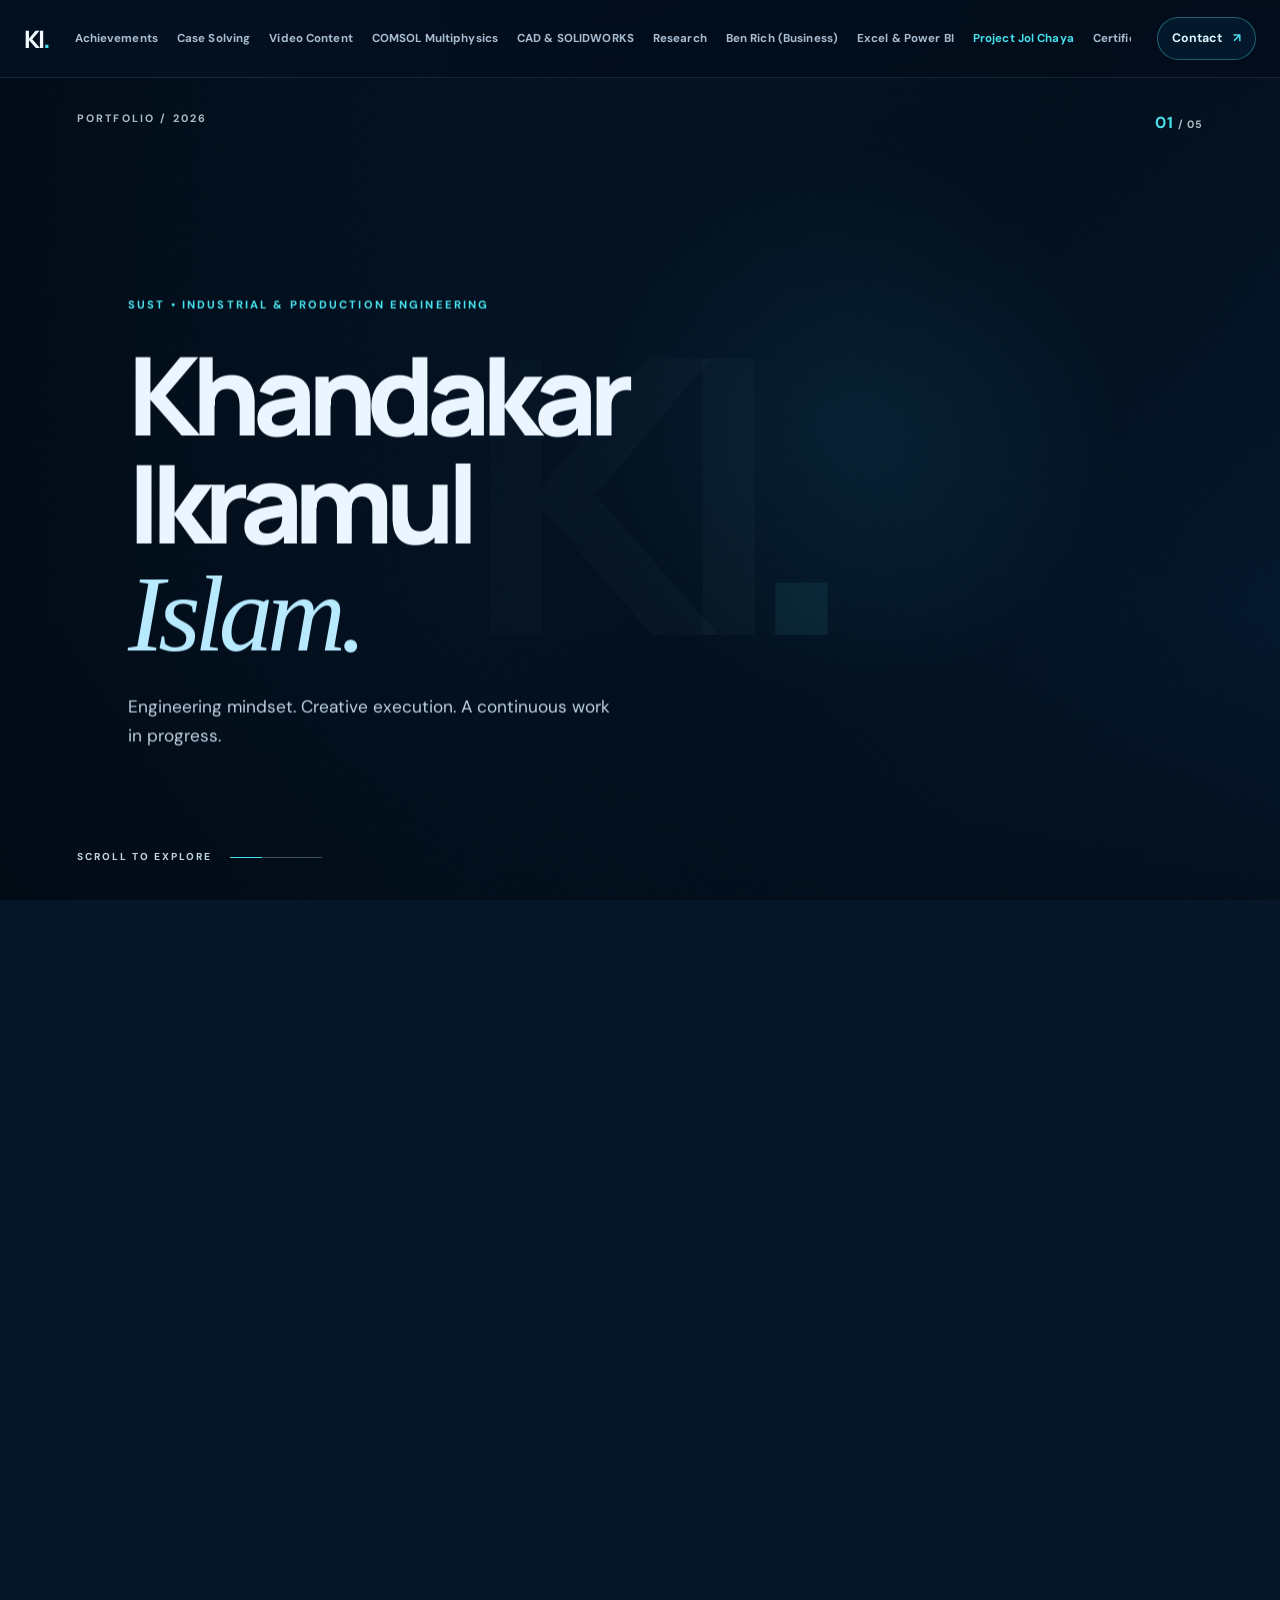
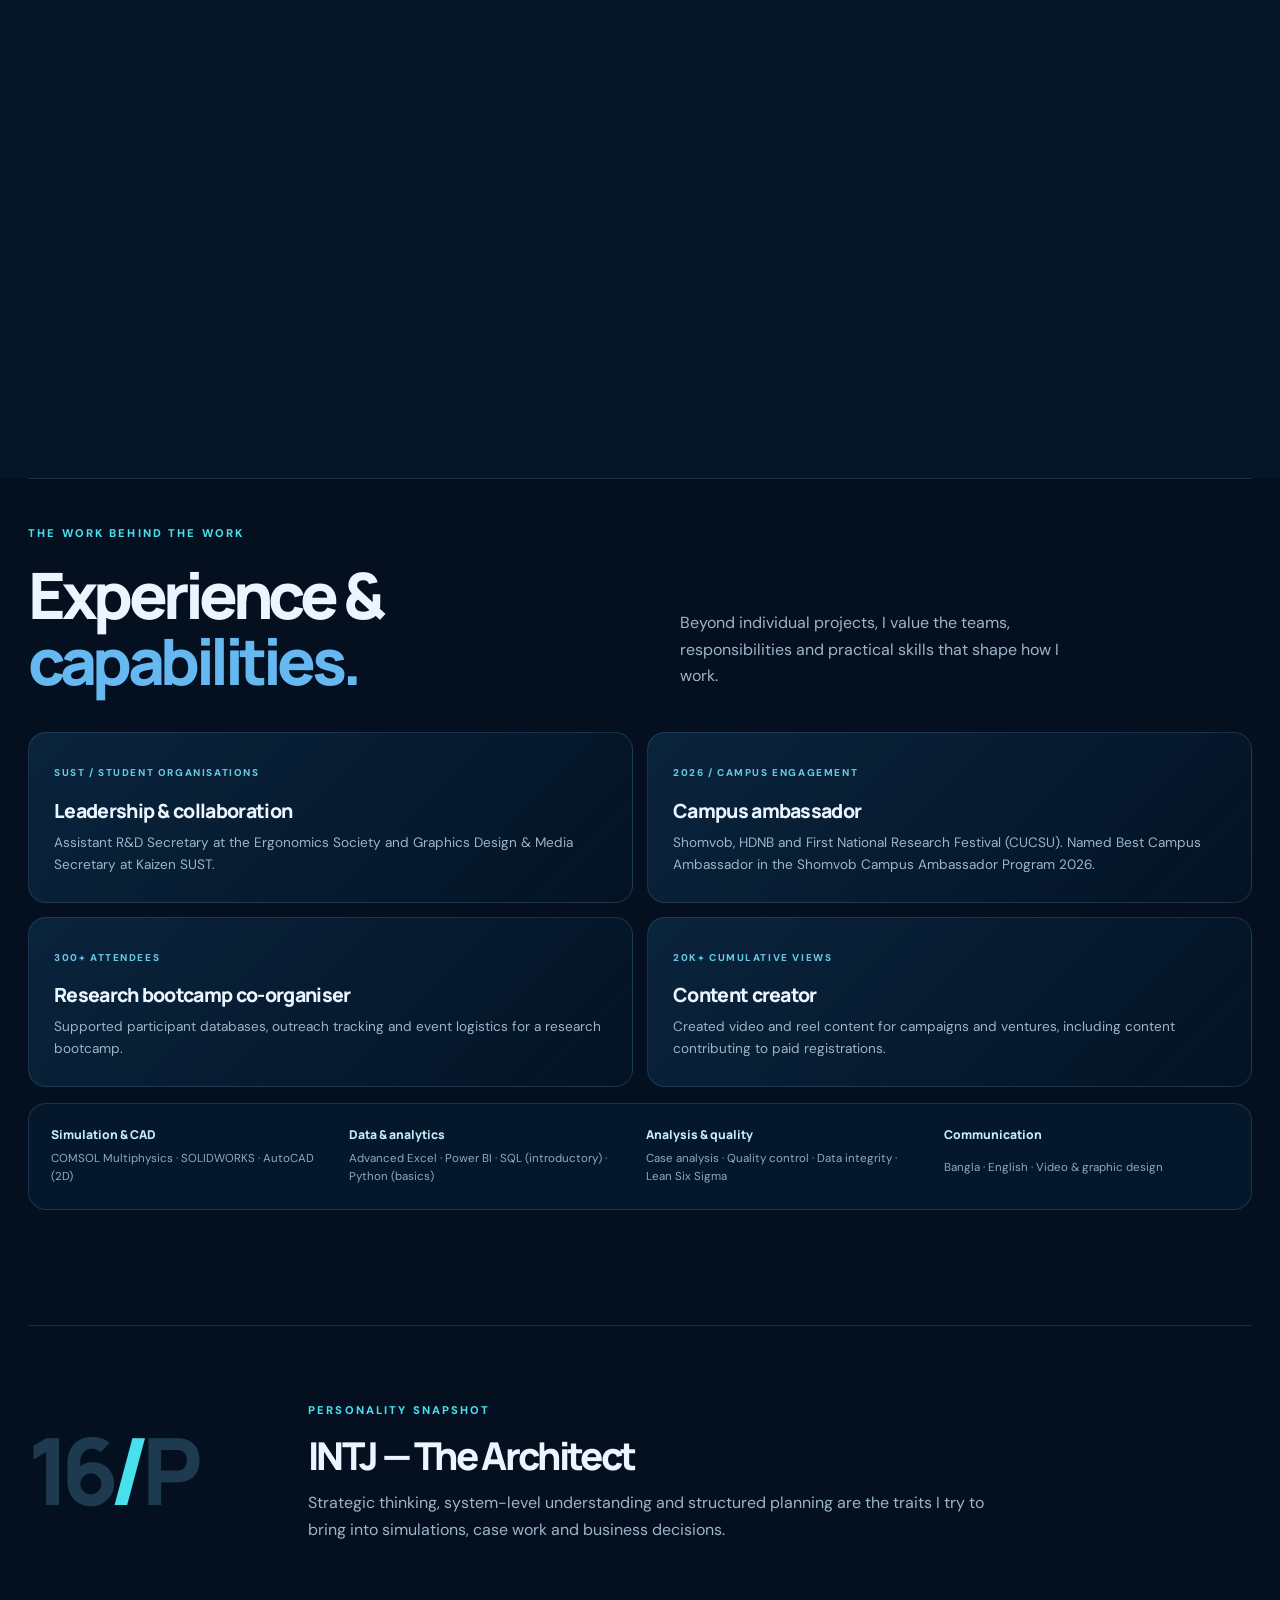
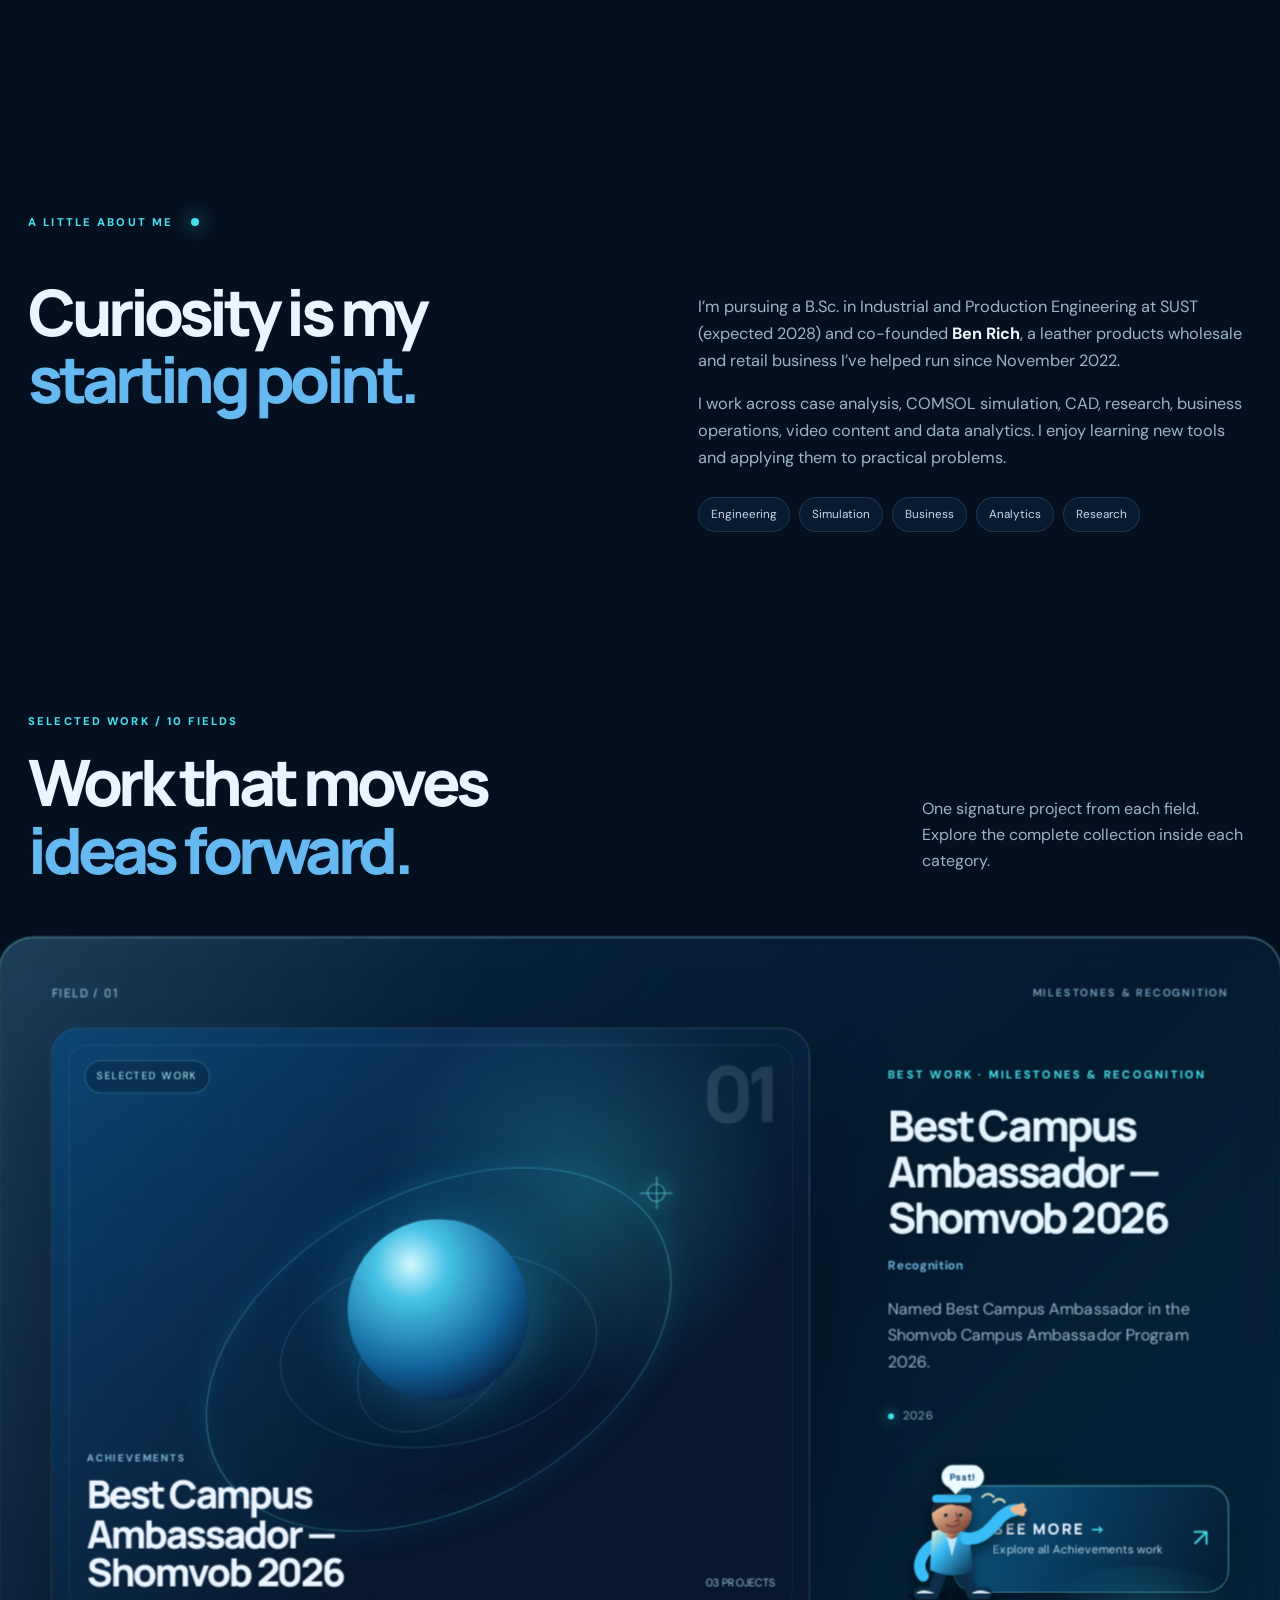
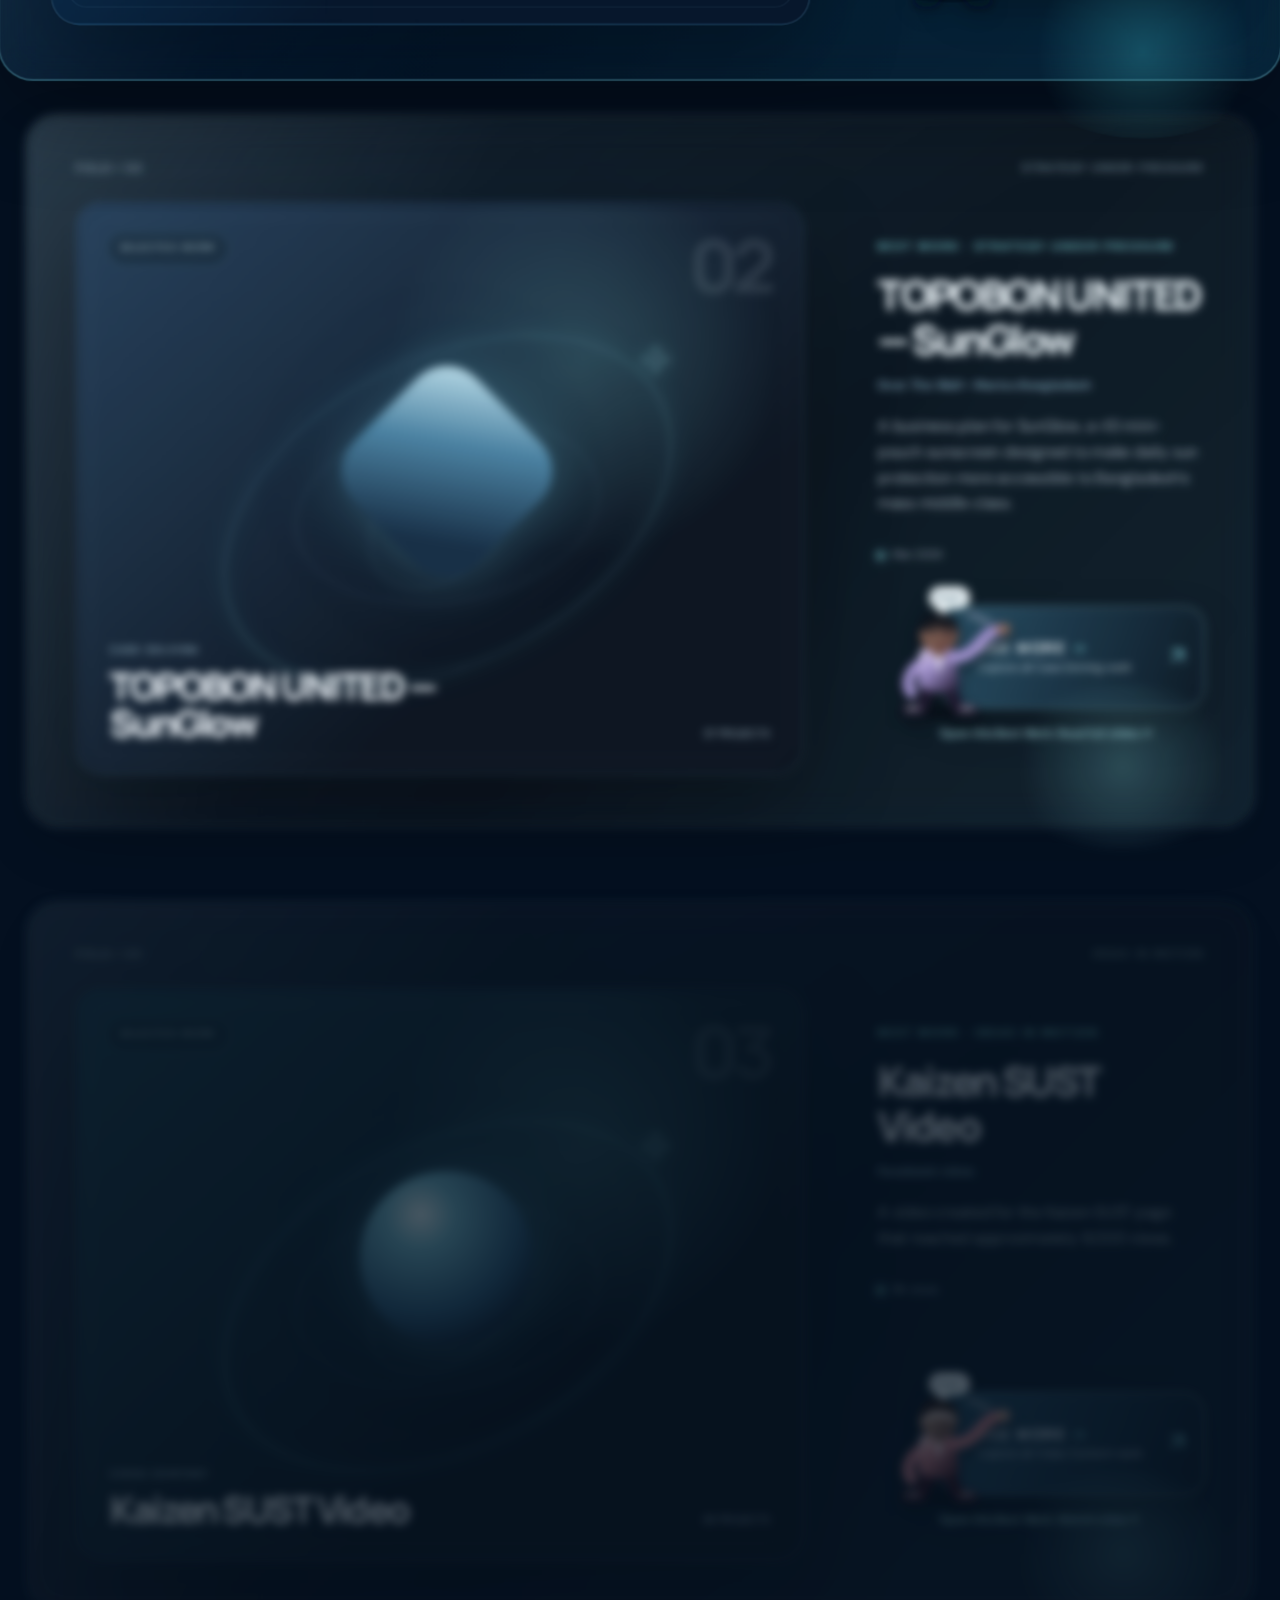
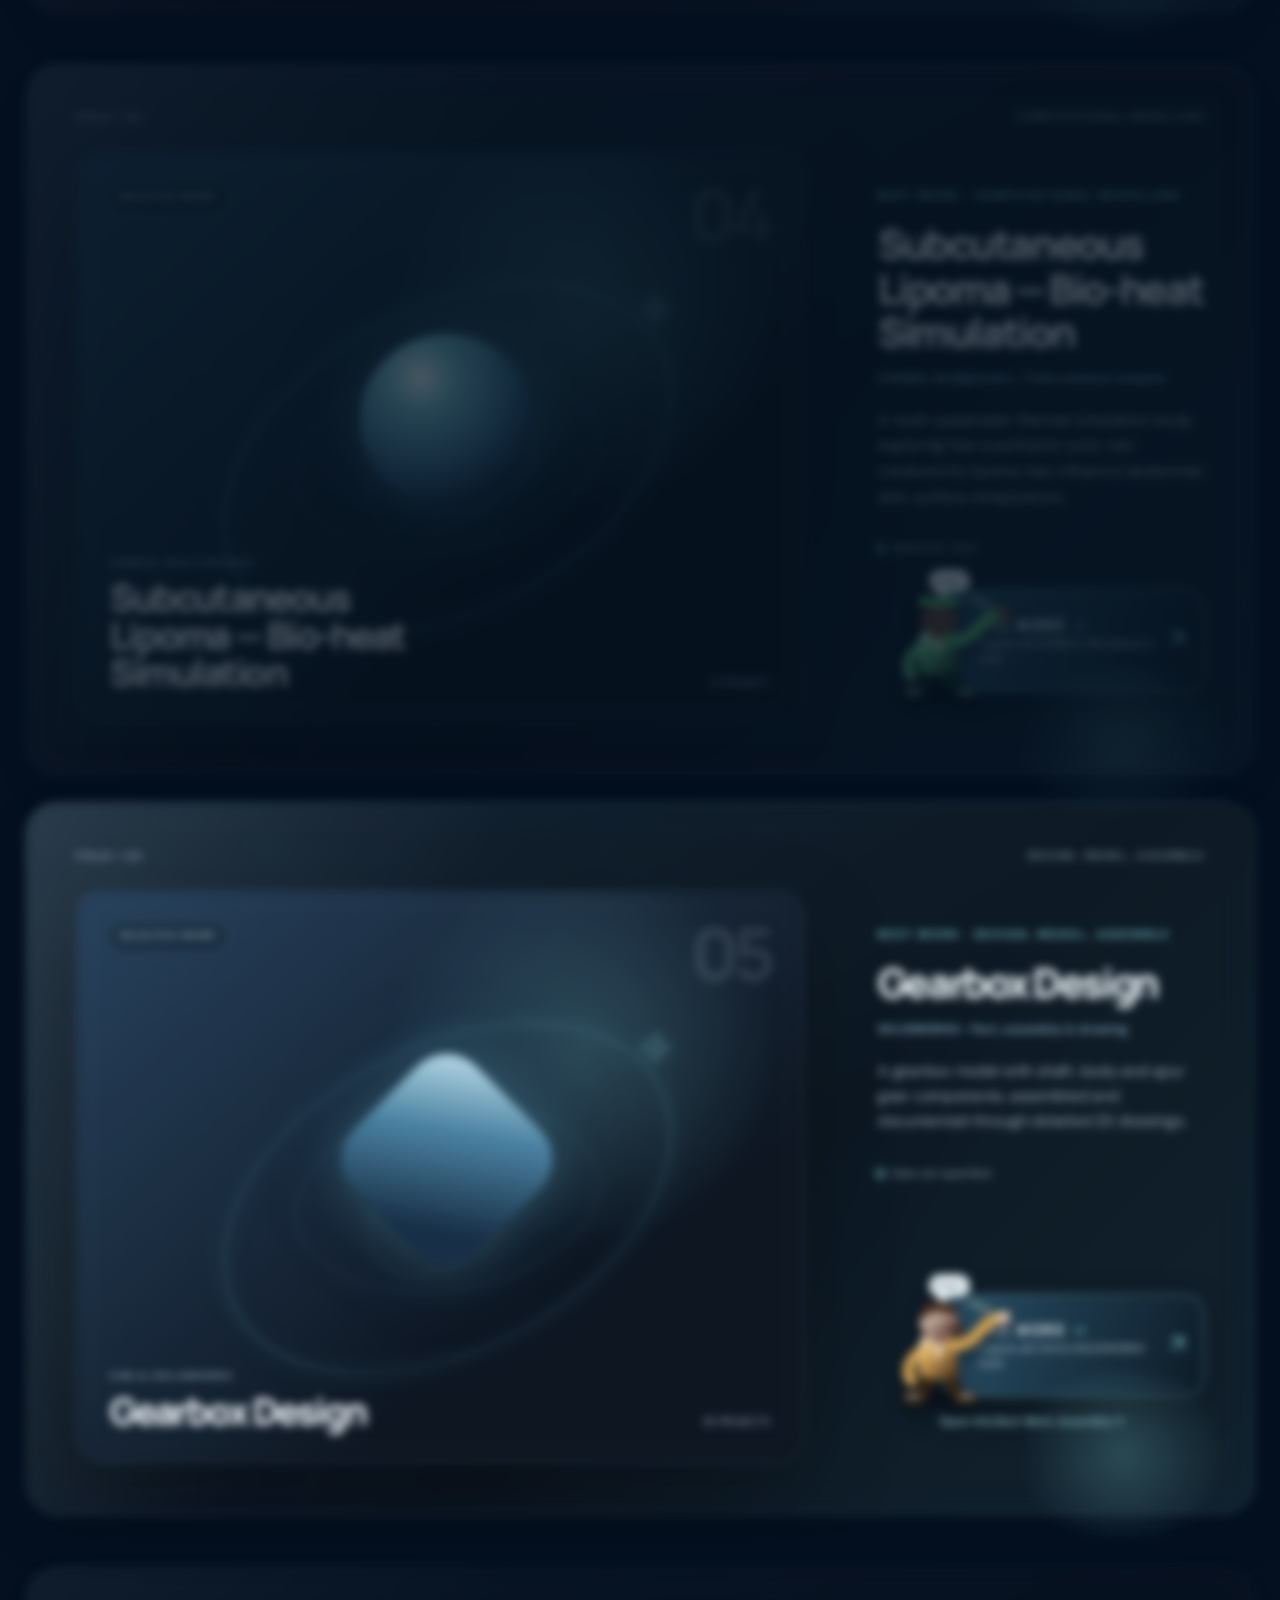
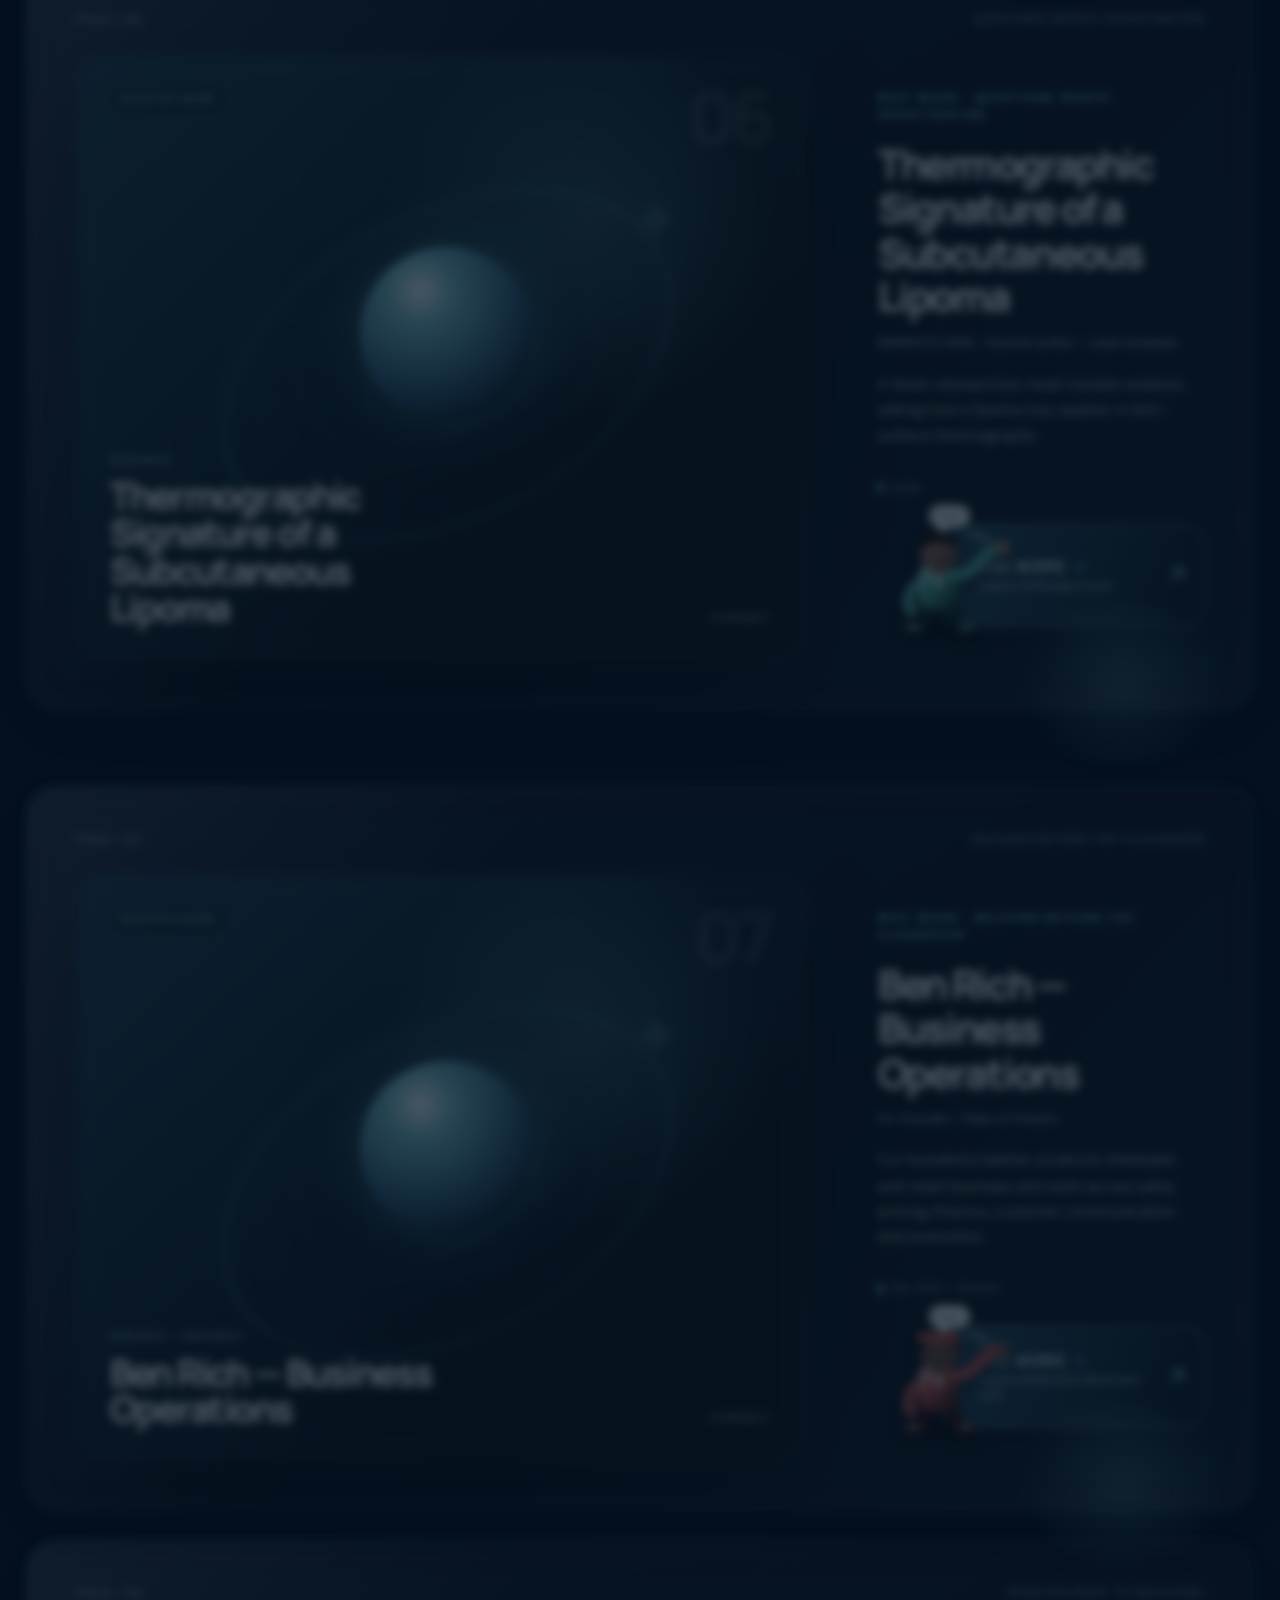
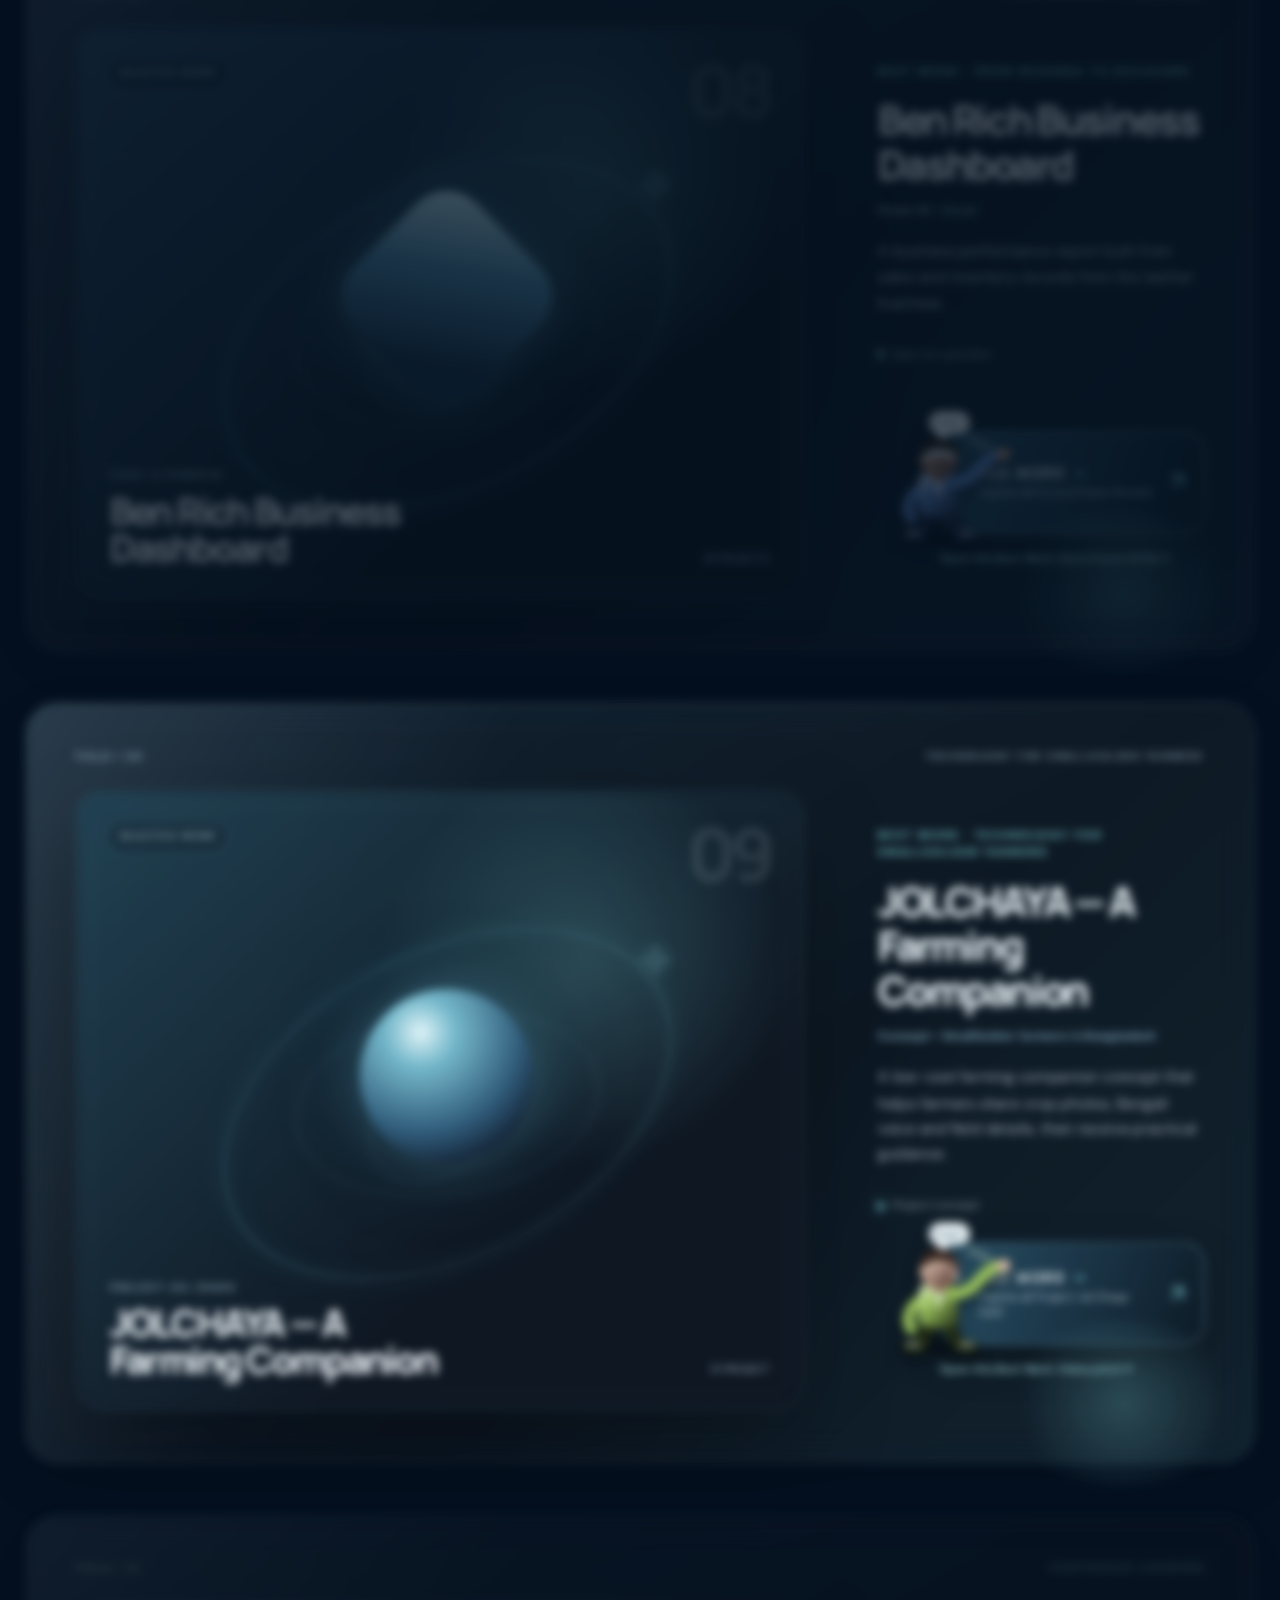
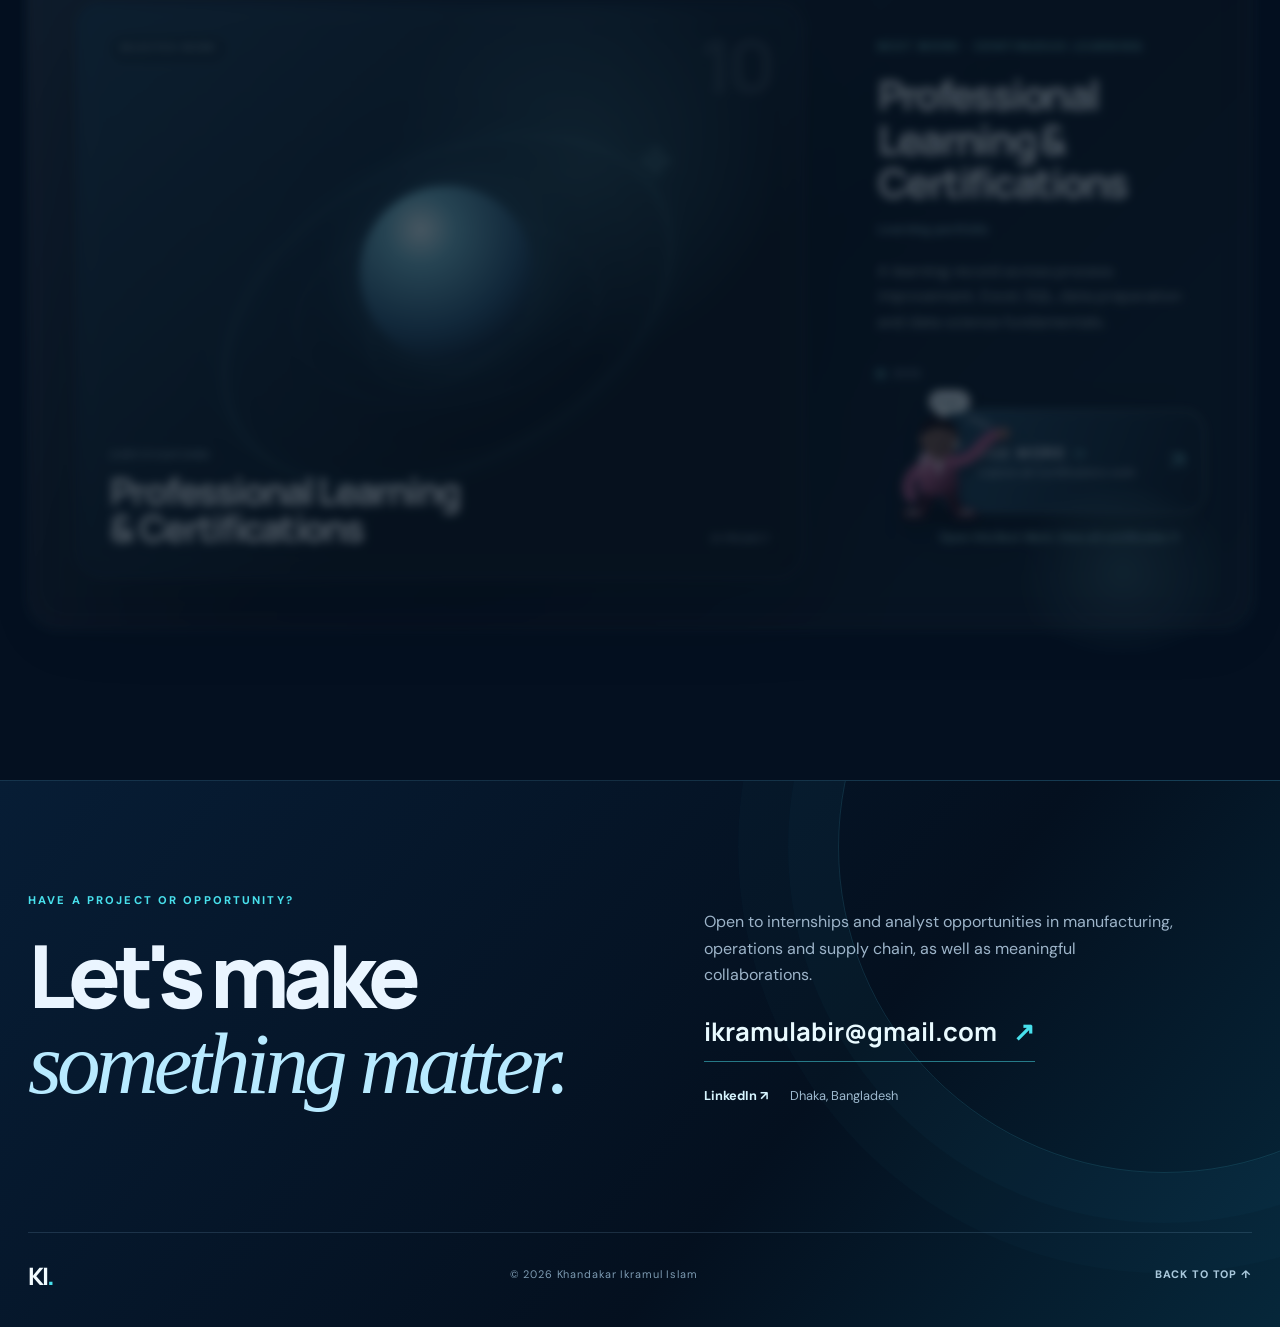
==== index.html @ 82d68c56 "Add files via upload" ====
<!doctype html>
<html lang="en">
<head>
  <meta charset="utf-8">
  <meta name="viewport" content="width=device-width, initial-scale=1">
  <meta name="theme-color" content="#06162c">
  <meta name="description" content="Khandakar Ikramul Islam — portfolio across engineering simulation, CAD, research, business, case solving, video content and analytics.">
  <title>Khandakar Ikramul Islam | Portfolio</title>
  <link rel="preconnect" href="https://fonts.googleapis.com">
  <link rel="preconnect" href="https://fonts.gstatic.com" crossorigin>
  <link href="https://fonts.googleapis.com/css2?family=DM+Sans:wght@400;500;600;700&family=Manrope:wght@400;500;600;700;800&display=swap" rel="stylesheet">
  <link rel="stylesheet" href="style.css">
</head>
<body>
  <div class="ambient ambient-one"></div><div class="ambient ambient-two"></div>
  <header class="site-header">
    <a class="brand" href="#top" aria-label="Khandakar Ikramul Islam home">KI<span>.</span></a>
    <nav class="main-nav" aria-label="Portfolio categories">
      <a href="#achievements">Achievements</a>
      <a href="#case-solving">Case Solving</a>
      <a href="#video-content">Video Content</a>
      <a href="#comsol">COMSOL Multiphysics</a>
      <a href="#cad">CAD &amp; SOLIDWORKS</a>
      <a href="#research">Research</a>
      <a href="#ben-rich">Ben Rich (Business)</a>
      <a href="#analytics">Excel &amp; Power BI</a>
      <a href="#jolchaya">Project Jol Chaya</a>
      <a href="#certifications">Certifications</a>
    </nav>
    <a class="header-contact" href="#contact">Contact <span>↗</span></a>
  </header>

  <main id="top">
    <section class="scrolly" aria-label="Introduction story">
      <div class="story-sticky">
        <div class="story-image-stack" aria-hidden="true">
          <img class="story-image active" src="assets/landing/pic1.jpg" alt="" onerror="this.classList.add('image-missing')">
          <img class="story-image" src="assets/landing/pic2.jpg" alt="" onerror="this.classList.add('image-missing')">
          <img class="story-image" src="assets/landing/pic3.jpg" alt="" onerror="this.classList.add('image-missing')">
          <img class="story-image" src="assets/landing/pic4.jpg" alt="" onerror="this.classList.add('image-missing')">
          <img class="story-image" src="assets/landing/pic5.jpg" alt="" onerror="this.classList.add('image-missing')">
          <div class="story-fallback"><span>KI<span class="accent">.</span></span></div>
        </div>
        <div class="story-shade"></div>
        <div class="story-grain"></div>
        <div class="story-topline"><span>PORTFOLIO / 2026</span><span class="story-counter"><b id="story-count">01</b> / 05</span></div>
        <div class="story-copy" aria-live="polite">
          <p class="eyebrow" id="story-eyebrow">SUST • INDUSTRIAL &amp; PRODUCTION ENGINEERING</p>
          <h1 id="story-title"><span id="story-title-first">Khandakar Ikramul</span><br><em id="story-title-second">Islam.</em></h1>
          <p id="story-description">Engineering mindset. Creative execution. A continuous work in progress.</p>
        </div>
        <div class="story-bottom"><span>SCROLL TO EXPLORE</span><span class="scroll-line"><i></i></span></div>
      </div>
      <div class="story-track" aria-hidden="true">
        <div class="story-beat" data-title="Khandakar Ikramul|Islam." data-description="Engineering mindset. Creative execution. A continuous work in progress."></div>
        <div class="story-beat" data-title="Ideas move|the world forward." data-description="I explore the space between engineering, technology, business and thoughtful execution."></div>
        <div class="story-beat" data-title="Strategy begins|with a question." data-description="Case solving taught me to look at a challenge from more than one angle."></div>
        <div class="story-beat" data-title="Stories make|ideas visible." data-description="I create video content that turns a message into something people remember."></div>
        <div class="story-beat" data-title="Model the world.|Understand its rules." data-description="Simulation helps me explore physical behaviour through mathematical models."></div>
      </div>
    </section>

    <section class="experience-section section-wrap" id="experience">
      <div class="experience-heading">
        <span class="eyebrow">THE WORK BEHIND THE WORK</span>
        <h2>Experience &amp;<br><span>capabilities.</span></h2>
        <p>Beyond individual projects, I value the teams, responsibilities and practical skills that shape how I work.</p>
      </div>
      <div class="experience-grid">
        <article class="experience-card">
          <span class="experience-year">SUST / STUDENT ORGANISATIONS</span>
          <h3>Leadership &amp; collaboration</h3>
          <p>Assistant R&amp;D Secretary at the Ergonomics Society and Graphics Design &amp; Media Secretary at Kaizen SUST.</p>
        </article>
        <article class="experience-card">
          <span class="experience-year">2026 / CAMPUS ENGAGEMENT</span>
          <h3>Campus ambassador</h3>
          <p>Shomvob, HDNB and First National Research Festival (CUCSU). Named Best Campus Ambassador in the Shomvob Campus Ambassador Program 2026.</p>
        </article>
        <article class="experience-card">
          <span class="experience-year">300+ ATTENDEES</span>
          <h3>Research bootcamp co-organiser</h3>
          <p>Supported participant databases, outreach tracking and event logistics for a research bootcamp.</p>
        </article>
        <article class="experience-card">
          <span class="experience-year">20K+ CUMULATIVE VIEWS</span>
          <h3>Content creator</h3>
          <p>Created video and reel content for campaigns and ventures, including content contributing to paid registrations.</p>
        </article>
      </div>
      <div class="capability-strip">
        <div><b>Simulation &amp; CAD</b><span>COMSOL Multiphysics · SOLIDWORKS · AutoCAD (2D)</span></div>
        <div><b>Data &amp; analytics</b><span>Advanced Excel · Power BI · SQL (introductory) · Python (basics)</span></div>
        <div><b>Analysis &amp; quality</b><span>Case analysis · Quality control · Data integrity · Lean Six Sigma</span></div>
        <div><b>Communication</b><span>Bangla · English · Video &amp; graphic design</span></div>
      </div>
    </section>

    <section class="personality section-wrap">
      <div class="personality-mark">16<span>/</span>P</div>
      <div><span class="eyebrow">PERSONALITY SNAPSHOT</span><h2>INTJ — The Architect</h2><p>Strategic thinking, system-level understanding and structured planning are the traits I try to bring into simulations, case work and business decisions.</p></div>
    </section>

    <section class="intro section-wrap" id="about">
      <div class="intro-label"><span class="eyebrow">A LITTLE ABOUT ME</span><span class="orbit-dot"></span></div>
      <div class="intro-grid">
        <h2>Curiosity is my<br><span>starting point.</span></h2>
        <div class="intro-text">
          <p>I’m pursuing a B.Sc. in Industrial and Production Engineering at SUST (expected 2028) and co-founded <strong>Ben Rich</strong>, a leather products wholesale and retail business I’ve helped run since November 2022.</p>
          <p>I work across case analysis, COMSOL simulation, CAD, research, business operations, video content and data analytics. I enjoy learning new tools and applying them to practical problems.</p>
          <div class="intro-tags"><span>Engineering</span><span>Simulation</span><span>Business</span><span>Analytics</span><span>Research</span></div>
        </div>
      </div>
    </section>

    <div class="work-intro section-wrap">
      <div><span class="eyebrow">SELECTED WORK / 10 FIELDS</span><h2>Work that moves<br><span>ideas forward.</span></h2></div>
      <p>One signature project from each field. Explore the complete collection inside each category.</p>
    </div>

    <div id="category-sections" class="category-sections section-wrap" aria-live="polite"></div>

  </main>

  <footer id="contact" class="contact-section">
    <div class="contact-inner section-wrap">
      <div class="contact-heading"><span class="eyebrow">HAVE A PROJECT OR OPPORTUNITY?</span><h2>Let's make<br><em>something matter.</em></h2></div>
      <div class="contact-details">
        <p>Open to internships and analyst opportunities in manufacturing, operations and supply chain, as well as meaningful collaborations.</p>
        <a class="contact-email" href="mailto:ikramulabir@gmail.com">ikramulabir@gmail.com <span>↗</span></a>
        <div class="contact-links"><a href="https://www.linkedin.com/in/ikramulislamabir" target="_blank" rel="noopener">LinkedIn ↗</a><span>Dhaka, Bangladesh</span></div>
      </div>
      <div class="footer-bottom"><a class="brand" href="#top">KI<span>.</span></a><span>© 2026 Khandakar Ikramul Islam</span><a href="#top">BACK TO TOP ↑</a></div>
    </div>
  </footer>

  <script src="projects.js"></script>
  <script src="script.js"></script>
</body>
</html>
---- style.css ----
:root{
  color-scheme:dark;
  --bg:#041020;
  --bg-2:#061a31;
  --surface:#0a213c;
  --surface-2:#0c2948;
  --line:rgba(142,190,224,.17);
  --text:#eaf5ff;
  --muted:#9db4c9;
  --blue:#4da9ff;
  --cyan:#48e0ec;
  --ice:#b8eaff;
  --max:1240px;
  --ease:cubic-bezier(.2,.75,.25,1);
}
*{box-sizing:border-box}
html{scroll-behavior:smooth;scroll-padding-top:100px}
body{margin:0;background:var(--bg);color:var(--text);font-family:"DM Sans",sans-serif;line-height:1.65;overflow-x:hidden}
body:before{content:"";position:fixed;inset:0;pointer-events:none;z-index:-2;background:radial-gradient(ellipse at 14% 12%,rgba(16,92,156,.22),transparent 34%),radial-gradient(ellipse at 88% 60%,rgba(0,160,190,.10),transparent 32%),linear-gradient(150deg,#06172b,#030b16 78%)}
a{color:inherit;text-decoration:none}
a:hover{color:var(--cyan)}
button,a{-webkit-tap-highlight-color:transparent}
.ambient{position:fixed;width:34vw;height:34vw;filter:blur(100px);border-radius:50%;pointer-events:none;z-index:-1;opacity:.12}
.ambient-one{top:25%;left:-18vw;background:#087bd7}.ambient-two{right:-20vw;bottom:4%;background:#00c6d2}
.section-wrap{width:min(var(--max),calc(100% - 56px));margin-inline:auto}
.site-header{position:sticky;top:0;z-index:30;min-height:78px;display:flex;align-items:center;gap:26px;padding:0 max(24px,calc((100vw - var(--max))/2));background:rgba(3,13,26,.82);backdrop-filter:blur(22px);border-bottom:1px solid rgba(146,198,233,.13)}
.brand{font-family:Manrope,sans-serif;font-weight:800;font-size:1.5rem;letter-spacing:-.09em;white-space:nowrap;color:#f2fbff}
.brand span{color:var(--cyan)}
.main-nav{display:flex;align-items:center;gap:19px;overflow-x:auto;white-space:nowrap;flex:1;scrollbar-width:none;padding:8px 0}
.main-nav::-webkit-scrollbar{display:none}
.main-nav a{color:#a9bed2;font-size:.72rem;font-weight:700;letter-spacing:.01em;transition:color .2s ease}
.main-nav a:hover,.main-nav a.active{color:var(--cyan)}
.header-contact{font-size:.77rem;font-weight:700;white-space:nowrap;border:1px solid rgba(72,224,236,.36);padding:10px 14px;border-radius:999px;color:#d9faff;background:rgba(16,103,143,.14)}
.header-contact span{color:var(--cyan);margin-left:8px}

/* Scroll-driven, five-frame introduction */
.scrolly{position:relative;height:400vh;min-height:3100px;background:#061629}
.story-sticky{position:sticky;top:78px;height:calc(100svh - 78px);min-height:560px;overflow:hidden;isolation:isolate;background:radial-gradient(ellipse at 74% 42%,#0e4569,#06172a 48%,#020915 85%)}
.story-image-stack,.story-shade,.story-grain{position:absolute;inset:0}
.story-image{position:absolute;inset:0;width:100%;height:100%;object-fit:cover;object-position:center 35%;opacity:0;transform:scale(1.08);filter:saturate(.82) contrast(1.08);transition:opacity .85s ease,transform 5s linear}
.story-image.active{opacity:.82;transform:scale(1.015)}
.story-image.image-missing{display:none}
.story-fallback{position:absolute;inset:0;display:grid;place-items:center;background:radial-gradient(circle at 66% 42%,rgba(41,160,209,.25),transparent 28%),linear-gradient(125deg,#092748,#03101e 58%,#061b33)}
.story-fallback>span{font-family:Manrope,sans-serif;font-size:clamp(10rem,30vw,25rem);font-weight:800;letter-spacing:-.12em;color:rgba(168,226,255,.06)}
.story-fallback .accent{color:rgba(72,224,236,.16)}
.story-shade{z-index:1;background:linear-gradient(90deg,rgba(2,10,20,.90) 0%,rgba(3,16,30,.72) 38%,rgba(4,22,39,.18) 100%),linear-gradient(0deg,rgba(2,9,18,.68),transparent 35%,rgba(2,10,18,.32))}
.story-grain{z-index:2;opacity:.11;mix-blend-mode:soft-light;background-image:url("data:image/svg+xml,%3Csvg viewBox='0 0 180 180' xmlns='http://www.w3.org/2000/svg'%3E%3Cfilter id='n'%3E%3CfeTurbulence type='fractalNoise' baseFrequency='.92' numOctaves='3' stitchTiles='stitch'/%3E%3C/filter%3E%3Crect width='100%25' height='100%25' filter='url(%23n)' opacity='.34'/%3E%3C/svg%3E")}
.story-topline{position:absolute;z-index:3;left:clamp(24px,6vw,92px);right:clamp(24px,6vw,92px);top:32px;display:flex;justify-content:space-between;color:rgba(230,247,255,.75);font-size:.67rem;font-weight:700;letter-spacing:.2em}
.story-counter{letter-spacing:.08em}.story-counter b{color:var(--cyan);font-size:1rem}
.story-copy{position:absolute;z-index:4;left:clamp(24px,10vw,150px);top:50%;transform:translateY(-44%);width:min(760px,72vw)}
.story-copy>.eyebrow,.story-copy h1,.story-copy>#story-description{transition:opacity .42s var(--ease),transform .42s var(--ease),filter .42s var(--ease);will-change:opacity,transform,filter}
.story-copy.is-changing>.eyebrow,.story-copy.is-changing h1,.story-copy.is-changing>#story-description{opacity:0;transform:translateY(14px);filter:blur(5px)}
.eyebrow{color:var(--cyan);font-size:.7rem;font-weight:800;letter-spacing:.19em;text-transform:uppercase}
.story-copy .eyebrow{margin-bottom:26px}
.story-copy h1{font-family:Manrope,sans-serif;font-size:clamp(3.4rem,8.5vw,8.3rem);line-height:.99;letter-spacing:-.075em;font-weight:800;margin:0 0 24px;text-wrap:balance}
.story-copy h1 em,.contact-heading em{font-family:Georgia,serif;font-weight:400;color:var(--ice);letter-spacing:-.055em}
.story-copy p:last-child{font-size:clamp(1rem,1.35vw,1.18rem);max-width:500px;color:#c0d3e3;margin:0}
.story-bottom{position:absolute;z-index:4;left:clamp(24px,6vw,92px);bottom:34px;display:flex;align-items:center;gap:18px;color:#bdd1e2;font-size:.63rem;font-weight:800;letter-spacing:.2em}
.scroll-line{width:92px;height:1px;background:rgba(189,225,247,.3);position:relative;overflow:hidden}.scroll-line i{position:absolute;inset:0 auto 0 0;width:35%;background:var(--cyan);animation:scrollLine 1.6s ease-in-out infinite}
@keyframes scrollLine{0%{transform:translateX(-110%)}100%{transform:translateX(300%)}}
.story-track{position:absolute;top:0;left:0;width:100%;pointer-events:none}
.story-beat{height:80vh;min-height:560px}

/* About strip */
.intro{padding-top:150px;padding-bottom:145px;position:relative}
.intro-label{display:flex;align-items:center;gap:18px;margin-bottom:46px}
.orbit-dot{width:8px;height:8px;border-radius:50%;background:var(--cyan);box-shadow:0 0 18px var(--cyan)}
.intro-grid{display:grid;grid-template-columns:1fr 1fr;gap:9vw;align-items:start}
.intro h2,.work-intro h2,.personality h2{font:800 clamp(2.7rem,5vw,5rem)/1.05 Manrope,sans-serif;letter-spacing:-.07em;margin:0}
.intro h2 span,.work-intro h2 span{color:#65b9f0}
.intro-text{max-width:570px;color:var(--muted);font-size:1.02rem}
.intro-text strong{color:#effaff}
.intro-tags{display:flex;gap:9px;flex-wrap:wrap;margin-top:25px}
.intro-tags span{border:1px solid var(--line);padding:7px 12px;border-radius:99px;color:#c4dced;font-size:.73rem;background:rgba(22,73,111,.2)}

.work-intro{display:flex;align-items:end;justify-content:space-between;gap:40px;padding-top:35px;padding-bottom:58px}
.work-intro .eyebrow{display:block;margin-bottom:18px}
.work-intro>p{max-width:330px;color:var(--muted);margin:0 0 8px}
.category-sections{padding-bottom:110px;position:relative;isolation:isolate}
.work-section{scroll-margin-top:108px;position:relative;margin:0 -22px 28px;padding:46px clamp(22px,4vw,52px) 54px;border:1px solid rgba(149,212,244,.19);border-radius:34px;background:linear-gradient(135deg,rgba(17,63,98,.62),rgba(5,24,44,.46) 58%,rgba(10,58,85,.32));box-shadow:0 20px 56px rgba(0,0,0,.12),inset 0 1px rgba(235,250,255,.10);backdrop-filter:blur(20px) saturate(125%);transition:filter .5s var(--ease),opacity .5s var(--ease),scale .5s var(--ease),box-shadow .5s var(--ease),border-color .5s var(--ease)}
.work-section:before{content:"";position:absolute;inset:0;border-radius:inherit;pointer-events:none;background:linear-gradient(112deg,rgba(217,247,255,.09),transparent 32%,rgba(72,224,236,.04) 72%)}
.category-sections.has-focused-work .work-section:not(.is-focused){filter:blur(5px) saturate(.54);opacity:.31;scale:.97}
.work-section.is-focused{z-index:2;border-color:rgba(139,229,247,.48);box-shadow:0 34px 94px rgba(0,0,0,.31),0 0 0 1px rgba(72,224,236,.10),inset 0 1px rgba(242,253,255,.18);scale:1.012}
.category-meta{display:flex;justify-content:space-between;align-items:center;margin-bottom:25px}
.category-index{font:700 .75rem Manrope,sans-serif;letter-spacing:.13em;color:#6d9fbe}
.category-kicker{font-size:.67rem;color:#7296b3;letter-spacing:.16em;text-transform:uppercase;font-weight:700}
.showcase-grid{display:grid;grid-template-columns:minmax(440px,1.38fr) minmax(300px,.62fr);gap:clamp(38px,6vw,96px);align-items:stretch}
.project-art{position:relative;min-height:590px;aspect-ratio:auto;overflow:hidden;border-radius:28px;border:1px solid rgba(125,197,237,.23);background:linear-gradient(145deg,#0a3a64,#07172c 68%);box-shadow:0 35px 90px rgba(0,0,0,.25);isolation:isolate}
.project-art:before{content:"";position:absolute;inset:0;background:radial-gradient(circle at 70% 28%,rgba(66,221,237,.23),transparent 30%),linear-gradient(120deg,rgba(31,122,184,.16),transparent 58%);z-index:-1}
.project-art:after{content:"";position:absolute;inset:16px;border:1px solid rgba(161,218,245,.11);border-radius:18px;pointer-events:none}
.art-grid{position:absolute;inset:0;opacity:.2;background-image:linear-gradient(rgba(153,216,245,.14) 1px,transparent 1px),linear-gradient(90deg,rgba(153,216,245,.14) 1px,transparent 1px);background-size:45px 45px;mask-image:linear-gradient(135deg,black,transparent 82%)}
.art-orbit{position:absolute;width:66%;aspect-ratio:1;border:1px solid rgba(87,220,238,.48);border-radius:50%;left:18%;top:12%;transform:rotate(-28deg) scaleY(.63);box-shadow:0 0 40px rgba(26,172,214,.12),inset 0 0 40px rgba(26,172,214,.08)}
.art-orbit:before,.art-orbit:after{content:"";position:absolute;inset:13%;border:1px solid rgba(101,178,239,.35);border-radius:50%;transform:rotate(52deg) scaleY(.72)}
.art-orbit:after{inset:27%;transform:rotate(-58deg) scaleY(.75)}
.art-core{position:absolute;width:24%;aspect-ratio:1;left:39%;top:32%;border-radius:50%;background:radial-gradient(circle at 35% 25%,#d3f9ff,#48c4e7 20%,#12639b 58%,#092c51 78%);box-shadow:0 0 55px rgba(44,194,228,.32),0 0 100px rgba(14,103,170,.22)}
.art-number{position:absolute;right:34px;top:26px;font:800 clamp(3rem,6vw,5.8rem)/1 Manrope,sans-serif;letter-spacing:-.1em;color:rgba(211,241,255,.13)}
.art-bottom{position:absolute;left:34px;right:34px;bottom:31px;display:flex;justify-content:space-between;align-items:end;gap:18px}
.art-bottom small{display:block;font-size:.63rem;color:#82b5d4;letter-spacing:.17em;font-weight:800;margin-bottom:9px}
.art-bottom strong{display:block;font:800 clamp(1.45rem,3vw,2.8rem)/1 Manrope,sans-serif;letter-spacing:-.06em;max-width:370px}
.art-bottom span{font-size:.68rem;color:#9dc6df;text-align:right;white-space:nowrap}
.art-chip{position:absolute;top:31px;left:32px;border:1px solid rgba(105,207,232,.34);background:rgba(7,40,66,.54);backdrop-filter:blur(12px);padding:7px 11px;border-radius:99px;font-size:.64rem;letter-spacing:.13em;color:#c2f5ff;text-transform:uppercase}
.art-cross{position:absolute;right:19%;top:26%;width:18px;height:18px;border:1px solid rgba(108,223,241,.7);border-radius:50%;box-shadow:0 0 20px rgba(72,224,236,.35)}
.art-cross:before,.art-cross:after{content:"";position:absolute;background:rgba(108,223,241,.7)}
.art-cross:before{width:32px;height:1px;left:-8px;top:8px}.art-cross:after{height:32px;width:1px;top:-8px;left:8px}
.work-media-gallery{position:absolute;inset:0;z-index:0;display:flex;overflow-x:auto;overflow-y:hidden;scroll-snap-type:x mandatory;scrollbar-width:thin;scrollbar-color:rgba(150,229,245,.6) rgba(2,12,25,.45);overscroll-behavior-inline:contain;scroll-behavior:smooth}
.work-media-gallery::-webkit-scrollbar{height:7px}.work-media-gallery::-webkit-scrollbar-track{background:rgba(2,12,25,.45)}.work-media-gallery::-webkit-scrollbar-thumb{background:rgba(150,229,245,.55);border-radius:99px}
.work-media-gallery--multiple{gap:14px;padding-right:14px}
.work-media-slide{position:relative;display:block;flex:0 0 100%;min-width:0;height:100%;overflow:hidden;scroll-snap-align:start;background:#06172a;color:inherit}
.work-media-gallery--multiple .work-media-slide{flex-basis:83%}
.work-media{display:block;width:100%;height:100%;object-fit:cover;border:0;background:#06172a}
.work-media-slide--embed .work-media{object-fit:initial}
.media-open-overlay{position:absolute;inset:0;z-index:3}.media-open-hint{position:absolute;right:18px;top:18px;z-index:2;border:1px solid rgba(231,251,255,.54);border-radius:99px;background:rgba(4,24,43,.65);backdrop-filter:blur(10px);padding:6px 9px;color:#e9fbff;font-size:.58rem;font-weight:800;letter-spacing:.1em;opacity:0;transform:translateY(-5px);transition:opacity .25s,transform .25s}.work-media-slide:hover .media-open-hint,.work-media-slide:focus-visible .media-open-hint{opacity:1;transform:none}
.project-media-shade{position:absolute;inset:0;z-index:1;pointer-events:none;background:linear-gradient(180deg,rgba(2,10,20,.1) 15%,rgba(2,10,20,.12) 38%,rgba(2,10,20,.9) 100%),linear-gradient(90deg,rgba(2,10,20,.18),transparent 55%)}
.project-art--media .art-chip,.project-art--media .art-number,.project-art--media .art-bottom{z-index:2;pointer-events:none}
.project-art--media .art-bottom strong{color:#f5fcff;text-shadow:0 3px 22px rgba(0,0,0,.8)}
/* Visual accents vary slightly by field while maintaining one visual system */
.work-section:nth-child(3n) .project-art{background:linear-gradient(145deg,#063c55,#08182d 68%)}
.work-section:nth-child(3n) .art-orbit{border-color:rgba(72,224,236,.5)}
.work-section:nth-child(3n+2) .project-art{background:linear-gradient(145deg,#123b6a,#07172d 70%)}
.work-section:nth-child(3n+2) .art-core{border-radius:24%;transform:rotate(45deg);background:linear-gradient(145deg,#b4edff,#258bc6 38%,#07335e 80%)}
.showcase-copy{min-height:590px;display:flex;flex-direction:column;align-items:flex-start;justify-content:space-between;padding:37px 0 32px}
.showcase-description .eyebrow{display:block;margin-bottom:19px}
.showcase-copy h3{font:800 clamp(2rem,3.3vw,3.45rem)/1.08 Manrope,sans-serif;letter-spacing:-.065em;margin:0 0 15px}
.showcase-copy .project-type{font-size:.75rem;color:#70b7df;font-weight:700;letter-spacing:.05em;margin-bottom:19px}
.showcase-description>p{color:var(--muted);font-size:1rem;max-width:510px;margin:0 0 25px}
.showcase-copy .project-date{display:inline-flex;align-items:center;gap:9px;color:#86a9c1;font-size:.72rem;margin-bottom:28px}
.project-date:before{content:"";width:6px;height:6px;border-radius:50%;background:var(--cyan);box-shadow:0 0 12px var(--cyan)}
.showcase-actions{width:min(100%,375px);padding-left:64px}
.puppet-link{position:relative;display:flex;align-items:center;gap:14px;width:100%;min-height:106px;overflow:visible;border:1px solid rgba(112,225,245,.53);background:linear-gradient(110deg,rgba(17,100,146,.8),rgba(5,29,53,.9));padding:12px 19px 12px 39px;border-radius:22px;transition:transform .32s var(--ease),border-color .32s,box-shadow .32s,background .32s,scale .32s var(--ease);box-shadow:0 16px 42px rgba(0,0,0,.26),inset 0 1px rgba(255,255,255,.08);animation:puppetButtonCallout 2.35s ease-in-out infinite}
.puppet-link:before{content:"";position:absolute;inset:auto -18% -140% 20%;height:170px;border-radius:50%;background:radial-gradient(circle,rgba(74,224,236,.24),transparent 67%);transition:transform .5s var(--ease)}
.puppet-link:hover{transform:translateY(-6px) scale(1.015);border-color:#a9f5ff;background:linear-gradient(110deg,rgba(19,122,173,.9),rgba(4,28,53,.97));color:white;box-shadow:0 25px 56px rgba(0,0,0,.33),0 0 0 4px rgba(72,224,236,.08)}
.puppet-link:hover:before{transform:translate(18px,-13px) scale(1.1)}
.puppet-peek{position:absolute;z-index:3;left:-74px;bottom:-14px;width:146px;height:137px;pointer-events:none;transform-origin:72% 100%;animation:puppetPeek 2.35s cubic-bezier(.48,.01,.3,1) infinite}
.puppet-speech{position:absolute;z-index:2;left:62px;top:-2px;display:grid;place-items:center;min-width:40px;height:23px;padding:0 7px;border:1px solid rgba(211,248,255,.75);border-radius:99px;background:#ecfbff;color:#06436d;font:900 .56rem Manrope,sans-serif;letter-spacing:.06em;box-shadow:0 5px 13px rgba(0,0,0,.25);animation:puppetSpeech 2.35s ease-in-out infinite}
.puppet-speech:after{content:"";position:absolute;left:8px;bottom:-5px;width:9px;height:9px;background:#ecfbff;border-right:1px solid rgba(211,248,255,.75);border-bottom:1px solid rgba(211,248,255,.75);transform:rotate(45deg)}
.puppet-figure{position:absolute;z-index:1;left:0;bottom:0;width:146px;height:129px;overflow:visible;filter:drop-shadow(0 9px 8px rgba(0,0,0,.18))}
.puppet-shadow{fill:rgba(1,10,22,.5)}.puppet-body{transform-box:fill-box;transform-origin:50% 100%;animation:puppetBounce 2s ease-in-out infinite}.puppet-back-arm,.puppet-point-arm,.puppet-leg{fill:none;stroke-linecap:round;stroke-linejoin:round}.puppet-back-arm{stroke:var(--puppet-jacket);stroke-width:13}.puppet-point-arm{stroke:var(--puppet-jacket);stroke-width:14;transform-box:fill-box;transform-origin:0 50%}.puppet-point-hand{fill:none;stroke:var(--puppet-skin);stroke-width:6;stroke-linecap:round;stroke-linejoin:round;transform-box:fill-box;transform-origin:5% 50%;animation:puppetPoint 1.1s ease-in-out infinite alternate}.puppet-leg{stroke:var(--puppet-pants);stroke-width:14}.puppet-shoe{fill:#ddecf5}.puppet-shirt{fill:rgba(255,255,255,.68)}.puppet-hair{fill:var(--puppet-hair)}.puppet-nose,.puppet-smile{fill:none;stroke:#703b35;stroke-width:1.8;stroke-linecap:round}.puppet-eye{fill:#122337}.puppet-feature{display:none;fill:none;stroke:var(--puppet-hair);stroke-width:3;stroke-linecap:round}.puppet-motion{fill:none;stroke:var(--puppet-accent);stroke-width:2.4;stroke-linecap:round;opacity:.85;animation:motionPulse 1.15s ease-in-out infinite alternate}
.puppet-cap .puppet-feature--one{display:block;stroke-width:9;stroke:var(--puppet-jacket)}.puppet-glasses .puppet-feature--two{display:block;stroke-width:4;stroke:var(--puppet-hair)}.puppet-headset .puppet-feature--two{display:block;stroke:var(--puppet-accent);stroke-width:5}.puppet-beanie .puppet-feature--one{display:block;stroke-width:13;stroke:var(--puppet-jacket)}.puppet-bun .puppet-feature--three{display:block;fill:var(--puppet-hair);stroke:none;r:8}.puppet-curl .puppet-feature--one{display:block;stroke-width:6;stroke:var(--puppet-hair)}.puppet-turban .puppet-feature--one{display:block;stroke-width:15;stroke:var(--puppet-jacket)}.puppet-visor .puppet-feature--two{display:block;stroke-width:6;stroke:var(--puppet-accent)}.puppet-clip .puppet-feature--three{display:block;fill:var(--puppet-accent);stroke:none}.puppet-earring .puppet-feature--three{display:block;fill:none;stroke:var(--puppet-accent);stroke-width:2}
@keyframes puppetBounce{0%,100%{transform:translateY(0) rotate(-1deg)}50%{transform:translateY(-5px) rotate(1.5deg)}}
@keyframes puppetPoint{from{transform:rotate(-5deg) translateX(0)}to{transform:rotate(12deg) translateX(3px)}}
@keyframes motionPulse{from{opacity:.18;transform:translateX(-4px)}to{opacity:1;transform:translateX(4px)}}
.puppet-peek .puppet-point-arm{animation:puppetBeckon 1.05s ease-in-out infinite alternate}.puppet-peek .puppet-point-hand{animation:puppetPoint .52s ease-in-out infinite alternate}@keyframes puppetPeek{0%,14%{transform:translateX(-31px) rotate(-4deg)}25%,59%{transform:translateX(1px) rotate(1deg)}70%{transform:translateX(-4px) rotate(-1deg)}88%,100%{transform:translateX(-31px) rotate(-4deg)}}@keyframes puppetBeckon{from{transform:rotate(-4deg) translateX(0)}to{transform:rotate(7deg) translateX(7px)}}@keyframes puppetSpeech{0%,14%,88%,100%{opacity:0;transform:translateY(4px) scale(.82)}25%,59%,70%{opacity:1;transform:translateY(0) scale(1)}}
@keyframes puppetButtonCallout{0%,14%,88%,100%{scale:1}25%,59%,70%{scale:1.055}}
.puppet-label{position:relative;z-index:1;display:grid;gap:3px;text-align:left}.puppet-label b{font:800 .93rem Manrope,sans-serif;letter-spacing:.14em}.puppet-label b span{display:inline-block;color:var(--cyan);animation:labelArrow 1.05s ease-in-out infinite alternate}.puppet-label small{color:#b8d5e8;font-size:.72rem;line-height:1.35}.puppet-arrow{position:relative;z-index:1;font-size:1.55rem;color:var(--cyan);margin-left:auto;transition:transform .25s}.puppet-link:hover .puppet-arrow{transform:translate(4px,-4px)}
@keyframes labelArrow{from{transform:translateX(0)}to{transform:translateX(5px)}}

.personality{display:grid;grid-template-columns:220px 1fr;gap:60px;align-items:center;border-top:1px solid var(--line);padding-top:70px;padding-bottom:120px}
.personality-mark{font:800 5.8rem/.9 Manrope,sans-serif;letter-spacing:-.1em;color:rgba(111,194,232,.24)}
.personality-mark span{color:var(--cyan)}
.personality h2{font-size:clamp(2rem,3vw,3rem);margin:14px 0}
.personality p{color:var(--muted);max-width:680px;margin:0}

.contact-section{background:linear-gradient(130deg,#071d35,#04101f 62%,#06273a);border-top:1px solid rgba(93,181,224,.18);position:relative;overflow:hidden}
.contact-section:before{content:"";position:absolute;width:650px;height:650px;right:-210px;top:-260px;border:1px solid rgba(73,210,232,.15);border-radius:50%;box-shadow:0 0 0 50px rgba(73,210,232,.025),0 0 0 100px rgba(73,210,232,.02)}
.contact-inner{position:relative;padding-top:110px;padding-bottom:32px;display:grid;grid-template-columns:1fr 1fr;gap:50px 10vw}
.contact-heading .eyebrow{display:block;margin-bottom:22px}
.contact-heading h2{font:800 clamp(3.1rem,6.8vw,6.5rem)/.98 Manrope,sans-serif;letter-spacing:-.075em;margin:0}
.contact-details{align-self:end;max-width:475px}
.contact-details>p{color:var(--muted);margin:0 0 26px}
.contact-email{display:inline-flex;gap:16px;align-items:center;font:700 clamp(1.1rem,2vw,1.6rem) Manrope,sans-serif;color:#e9faff;padding-bottom:12px;border-bottom:1px solid rgba(72,224,236,.5)}
.contact-email span{color:var(--cyan)}
.contact-links{display:flex;gap:22px;flex-wrap:wrap;margin-top:23px;font-size:.8rem;color:#9db9ce}
.contact-links a{color:#d7f5ff;font-weight:700}
.footer-bottom{grid-column:1/-1;border-top:1px solid var(--line);padding-top:23px;margin-top:75px;display:flex;align-items:center;justify-content:space-between;color:#7d9bb2;font-size:.68rem;letter-spacing:.08em}
.footer-bottom>a:last-child{font-weight:800;color:#a9c8dc}

/* Category library page */
.archive-body{min-height:100vh}
.archive-header{display:flex;align-items:center;justify-content:space-between;gap:20px;padding:25px max(24px,calc((100vw - var(--max))/2));border-bottom:1px solid var(--line);background:rgba(3,13,26,.84);backdrop-filter:blur(18px)}
.back-link{color:#a9c5da;font-size:.8rem;font-weight:700}.archive-main{width:min(var(--max),calc(100% - 56px));margin:0 auto;padding:86px 0 120px}
.archive-hero{padding-bottom:40px;border-bottom:1px solid var(--line);margin-bottom:30px}
.archive-hero .eyebrow{display:block;margin-bottom:18px}
.archive-hero h1{font:800 clamp(3rem,7vw,6.5rem)/1 Manrope,sans-serif;letter-spacing:-.075em;margin:0 0 18px}
.archive-hero p{max-width:720px;color:var(--muted);margin:0}
.archive-count{color:#71c5e4;font-size:.72rem;letter-spacing:.16em;font-weight:800;margin-top:25px}
.archive-list{display:grid;gap:17px}
.archive-card{display:grid;grid-template-columns:110px 1fr auto;gap:24px;align-items:center;padding:27px;border:1px solid var(--line);border-radius:20px;background:linear-gradient(120deg,rgba(12,40,68,.92),rgba(7,24,43,.74));transition:transform .25s var(--ease),border-color .25s}
.archive-card:hover{transform:translateY(-3px);border-color:rgba(72,224,236,.4)}
.archive-card-number{font:800 2.8rem Manrope,sans-serif;letter-spacing:-.08em;color:rgba(118,198,232,.35)}
.archive-card-content .tag{display:inline-block;color:#83dcea;font-size:.65rem;letter-spacing:.12em;text-transform:uppercase;margin-bottom:9px}
.archive-card h2{font:800 clamp(1.25rem,2.4vw,1.8rem)/1.15 Manrope,sans-serif;letter-spacing:-.045em;margin:0 0 10px}
.archive-card p{color:var(--muted);font-size:.9rem;margin:0;max-width:760px}
.archive-card .archive-date{display:block;color:#779bb5;font-size:.7rem;margin-top:12px}
.archive-links{display:flex;flex-direction:column;gap:8px;align-items:flex-end}
.archive-links a{font-size:.75rem;font-weight:800;color:#aeeef7;white-space:nowrap}
.archive-empty{padding:35px;border:1px dashed var(--line);border-radius:18px;color:var(--muted)}
.archive-footer{padding:28px 0;color:#7796ad;font-size:.7rem;border-top:1px solid var(--line)}

/* Motion and layout */
.reveal{opacity:0;transform:translateY(24px);transition:opacity .75s var(--ease),transform .75s var(--ease)}
.reveal.in{opacity:1;transform:none}
@media(max-width:1050px){
  .site-header{gap:18px}.main-nav{gap:14px}.main-nav a{font-size:.68rem}
  .showcase-grid{grid-template-columns:minmax(370px,1.22fr) minmax(290px,.78fr);gap:38px}.project-art,.showcase-copy{min-height:480px}
}
@media(max-width:760px){
  .site-header{min-height:unset;flex-wrap:wrap;gap:0;padding:13px 18px 11px}
  .brand{font-size:1.3rem}.header-contact{margin-left:auto;padding:8px 12px;font-size:.7rem}
  .main-nav{order:3;flex-basis:100%;width:100%;max-width:100%;gap:19px;padding:12px 0 2px}
  .main-nav a{font-size:.68rem}
  .story-sticky{top:87px;height:calc(100svh - 87px);min-height:500px}
  .story-copy{left:25px;top:48%;width:calc(100% - 50px)}
  .story-copy h1{font-size:clamp(3rem,12vw,5.7rem)}
  .story-copy .eyebrow{font-size:.58rem;letter-spacing:.13em}
  .story-image{object-position:58% center}
  .story-shade{background:linear-gradient(90deg,rgba(2,10,20,.83),rgba(3,16,30,.35)),linear-gradient(0deg,rgba(2,9,18,.7),transparent 60%)}
  .story-topline{left:24px;right:24px;top:22px;font-size:.57rem}
  .story-bottom{left:24px;bottom:24px;font-size:.57rem}
  .story-beat{height:80vh;min-height:500px}
  .section-wrap{width:calc(100% - 40px)}
  .intro{padding-top:90px;padding-bottom:90px}
  .intro-grid{grid-template-columns:1fr;gap:30px}
  .intro h2,.work-intro h2{font-size:clamp(2.7rem,11vw,4.2rem)}
  .work-intro{display:block;padding-bottom:38px}.work-intro>p{margin-top:23px}
  .work-section{margin:0 -10px 18px;padding:32px 20px 38px;border-radius:24px}
  .category-sections.has-focused-work .work-section:not(.is-focused){filter:blur(2px) saturate(.65);opacity:.48;scale:.985}
  .category-meta{margin-bottom:18px}
  .showcase-grid{grid-template-columns:1fr;gap:24px}
  .project-art{min-height:340px;aspect-ratio:1.1/1;border-radius:20px}
  .work-media-gallery--multiple .work-media-slide{flex-basis:88%}
  .art-bottom{left:25px;right:25px;bottom:25px}.art-chip{left:25px;top:25px}
  .showcase-copy{min-height:0;padding:4px 0 0;gap:32px}
  .showcase-copy h3{font-size:2.25rem}
  .personality{grid-template-columns:1fr;gap:20px;padding-top:50px;padding-bottom:80px}
  .personality-mark{font-size:4.3rem}
  .contact-inner{grid-template-columns:1fr;gap:35px;padding-top:75px}
  .contact-heading h2{font-size:clamp(3rem,13vw,5rem)}
  .footer-bottom{margin-top:40px;gap:15px;flex-wrap:wrap}
  .archive-header{padding:18px 20px}.archive-main{width:calc(100% - 40px);padding-top:60px}
  .archive-card{grid-template-columns:55px 1fr;gap:14px;padding:19px}
  .archive-card-number{font-size:2rem}.archive-links{grid-column:2;align-items:flex-start;flex-direction:row;flex-wrap:wrap;margin-top:8px}
}
@media(max-width:420px){
  .story-copy h1{font-size:2.9rem}.project-art{min-height:290px}.art-bottom strong{font-size:1.6rem}.art-number{font-size:3.4rem}
  .showcase-actions{padding-left:56px}.puppet-link{gap:9px;padding-left:33px;padding-right:12px}.puppet-peek{left:-68px;transform:scale(.9);transform-origin:72% 100%}.puppet-label b{font-size:.7rem}
  .footer-bottom{font-size:.6rem}
}
@media(prefers-reduced-motion:reduce){
  html{scroll-behavior:auto}.story-image,.reveal,.puppet-link,.archive-card{transition:none}
  .puppet-link,.puppet-link .puppet-arm,.puppet-body,.puppet-point-arm,.puppet-point-hand,.puppet-motion,.puppet-peek,.puppet-speech,.scroll-line i{animation:none}.reveal{opacity:1;transform:none}
}

.story-fallback{z-index:0}
.story-image{z-index:1}
.direct-project-link{margin:16px 0 0;font-size:.72rem}
.direct-project-link a{color:#80dce9;font-weight:700}
.direct-project-link a:hover{text-decoration:underline}
.archive-details{margin-top:12px!important;color:#8eaec4!important;font-size:.82rem!important;max-width:860px}
.archive-stats{display:flex;gap:18px;flex-wrap:wrap;margin-top:13px}
.archive-stats span{font-size:.7rem;font-weight:800;color:#a3e8f1;border:1px solid rgba(72,224,236,.18);padding:5px 9px;border-radius:99px}
.no-public-link{font-size:.7rem;color:#7696ad;white-space:nowrap}
@media(max-width:760px){.archive-links{gap:13px}.no-public-link{white-space:normal}}

.experience-section{padding-top:45px;padding-bottom:115px;border-top:1px solid var(--line)}
.experience-heading{display:grid;grid-template-columns:1fr 1fr;gap:20px 80px;align-items:end;margin-bottom:38px}
.experience-heading .eyebrow{grid-column:1/-1}
.experience-heading h2{font:800 clamp(2.8rem,5vw,4.8rem)/1.03 Manrope,sans-serif;letter-spacing:-.07em;margin:0}
.experience-heading h2 span{color:#65b9f0}
.experience-heading>p{color:var(--muted);max-width:390px;margin:0 0 5px}
.experience-grid{display:grid;grid-template-columns:repeat(2,1fr);gap:14px}
.experience-card{padding:25px;border:1px solid var(--line);border-radius:18px;background:linear-gradient(135deg,rgba(12,44,72,.72),rgba(5,22,40,.54))}
.experience-year{font-size:.62rem;letter-spacing:.16em;font-weight:800;color:#69c8e3}
.experience-card h3{font:800 1.22rem Manrope,sans-serif;letter-spacing:-.035em;margin:12px 0 8px}
.experience-card p{font-size:.85rem;color:var(--muted);margin:0}
.capability-strip{display:grid;grid-template-columns:repeat(4,1fr);gap:12px;margin-top:16px;padding:22px;border:1px solid var(--line);border-radius:18px;background:rgba(8,33,57,.48)}
.capability-strip div{display:grid;gap:7px;padding-right:12px}
.capability-strip b{font:800 .76rem Manrope,sans-serif;color:#c7edfa}
.capability-strip span{font-size:.72rem;color:#8eabc1;line-height:1.6}
@media(max-width:760px){
  .experience-section{padding-top:35px;padding-bottom:80px}
  .experience-heading{grid-template-columns:1fr;gap:17px}
  .experience-heading .eyebrow{grid-column:auto}
  .experience-grid{grid-template-columns:1fr}
  .capability-strip{grid-template-columns:1fr 1fr;padding:18px}
}
@media(max-width:420px){.capability-strip{grid-template-columns:1fr}}
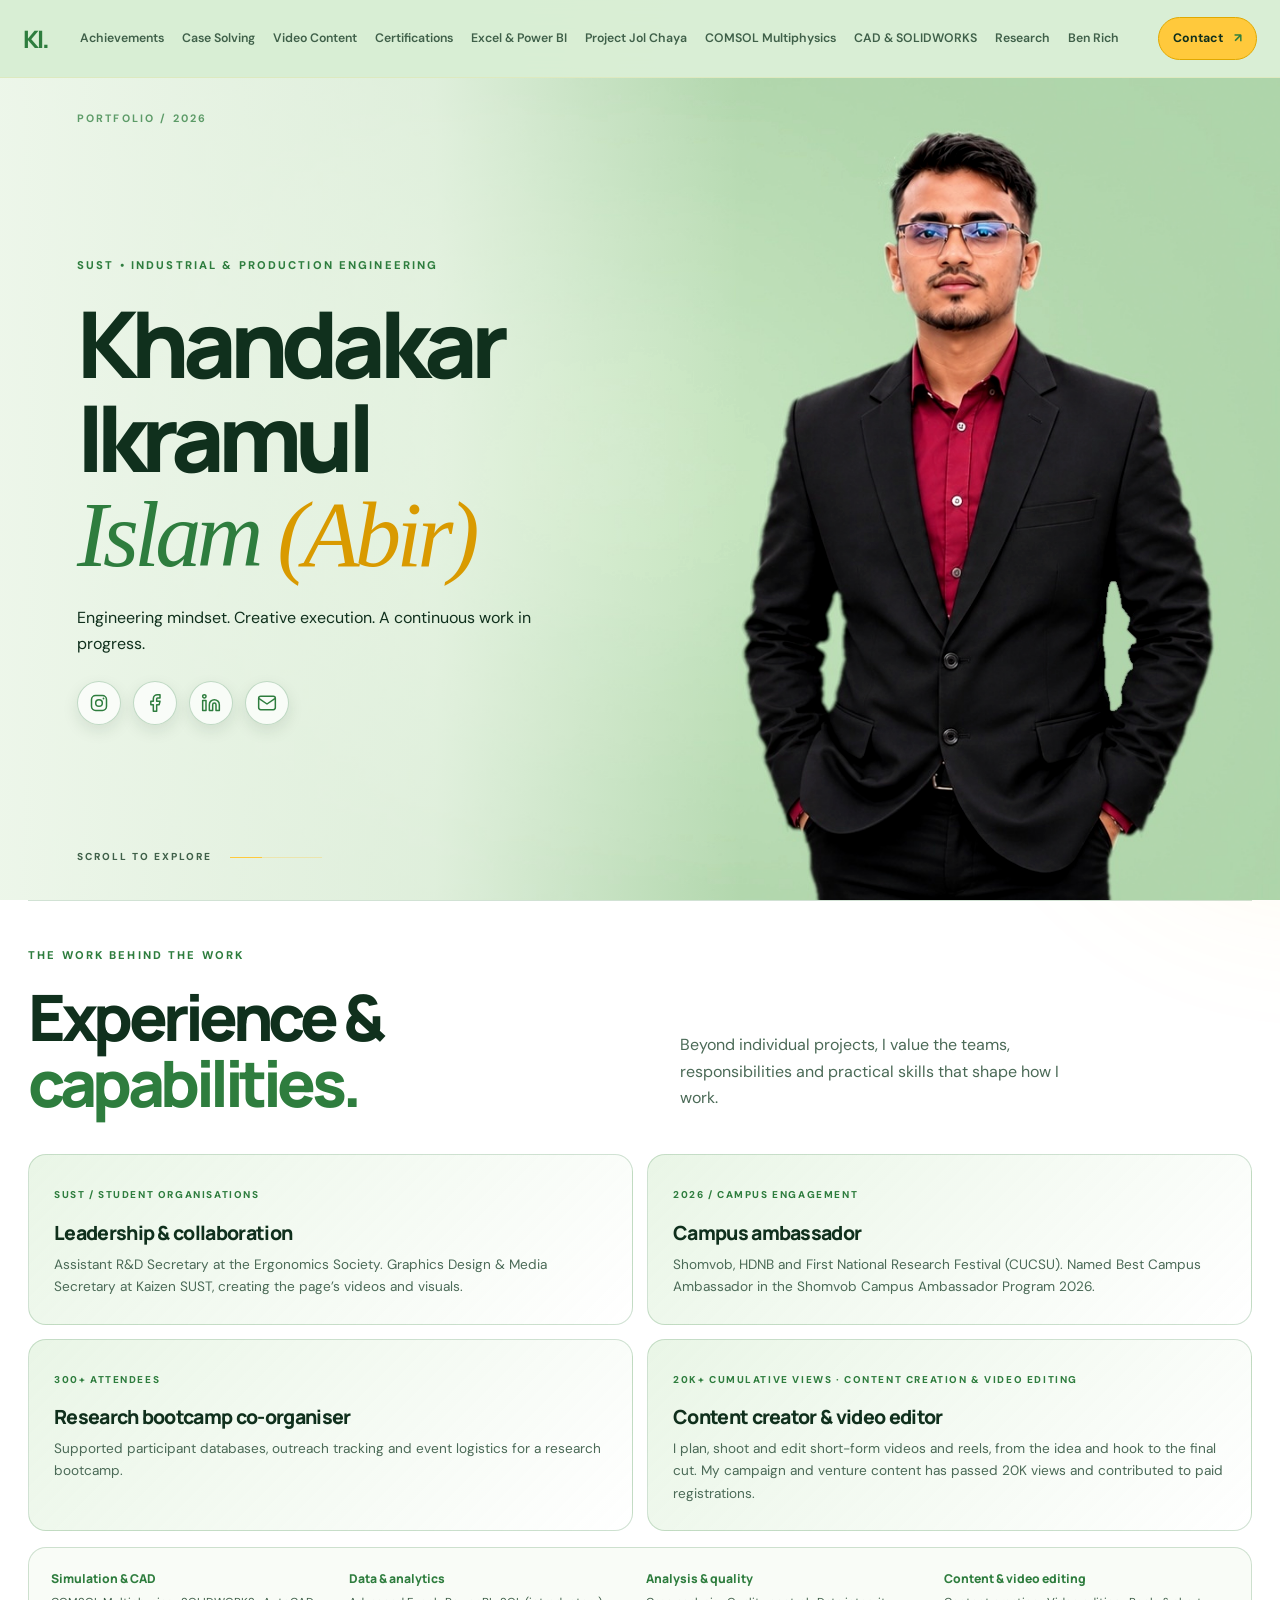
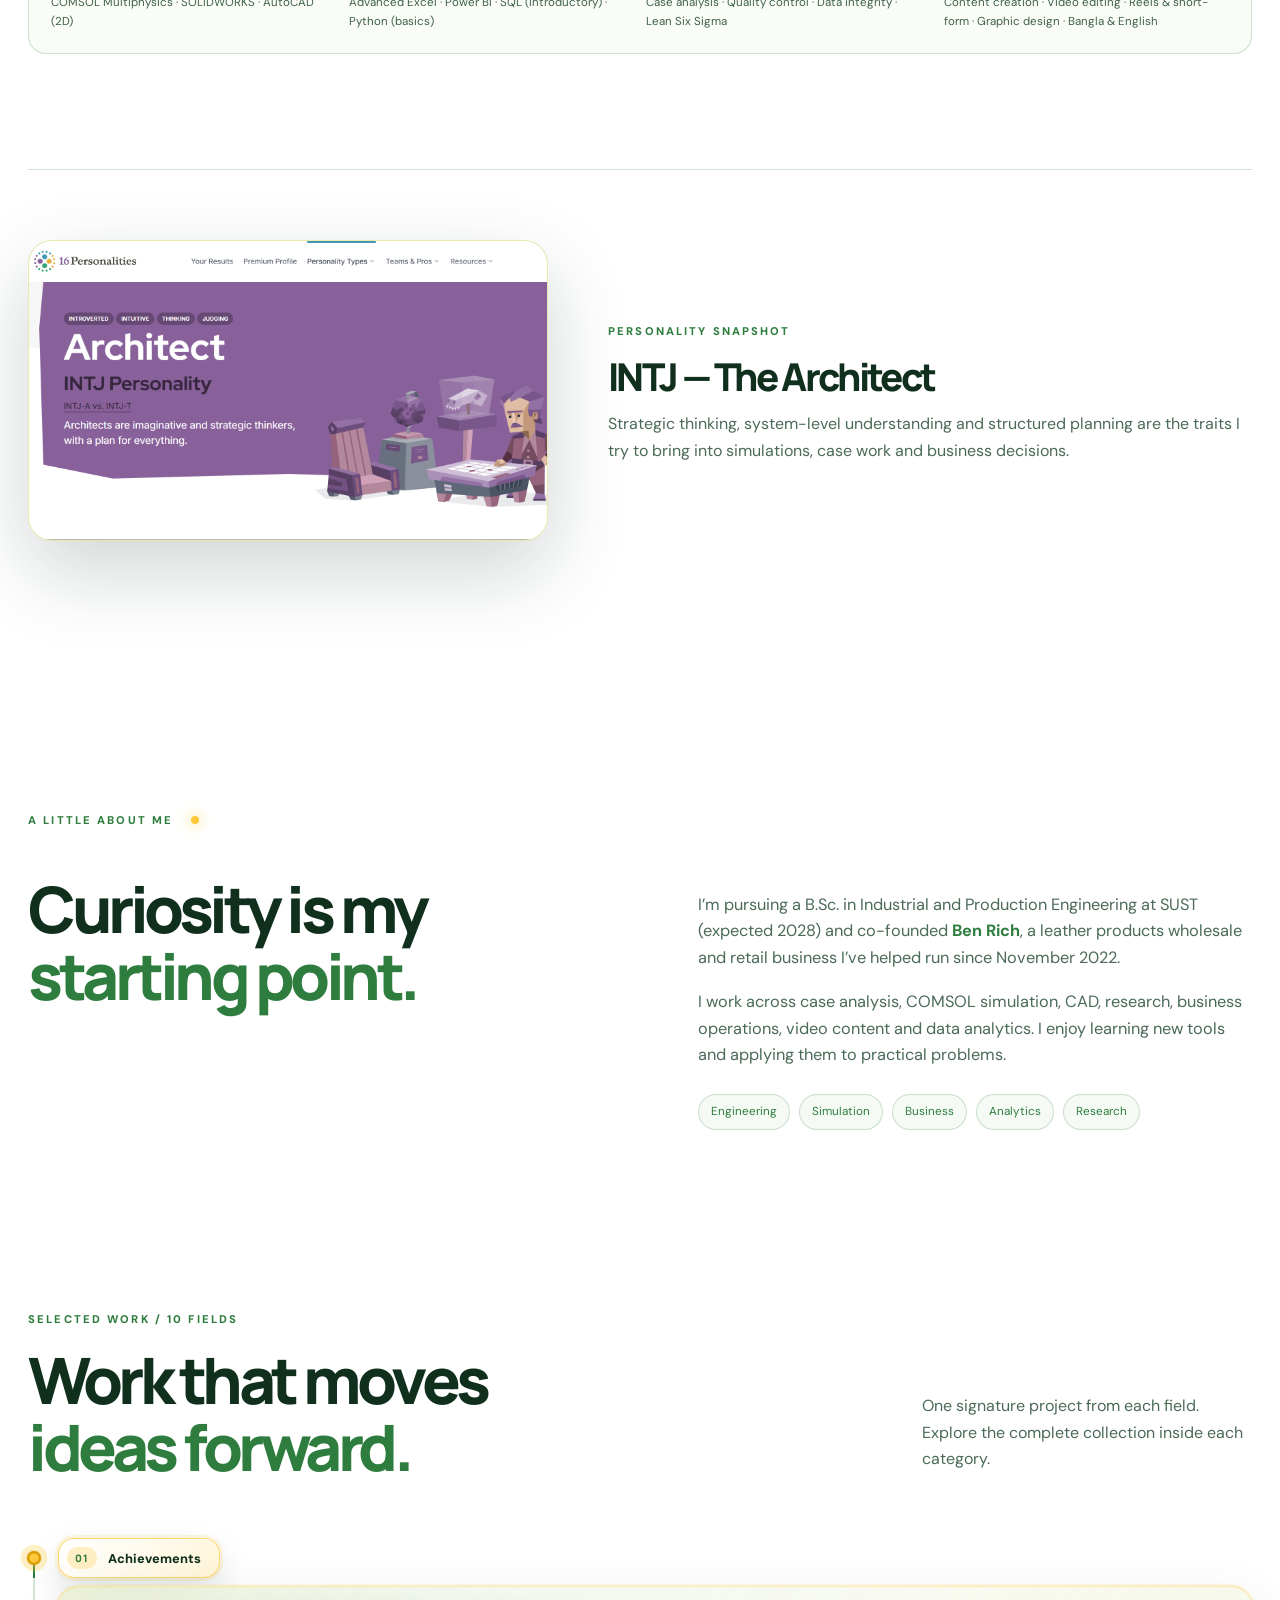
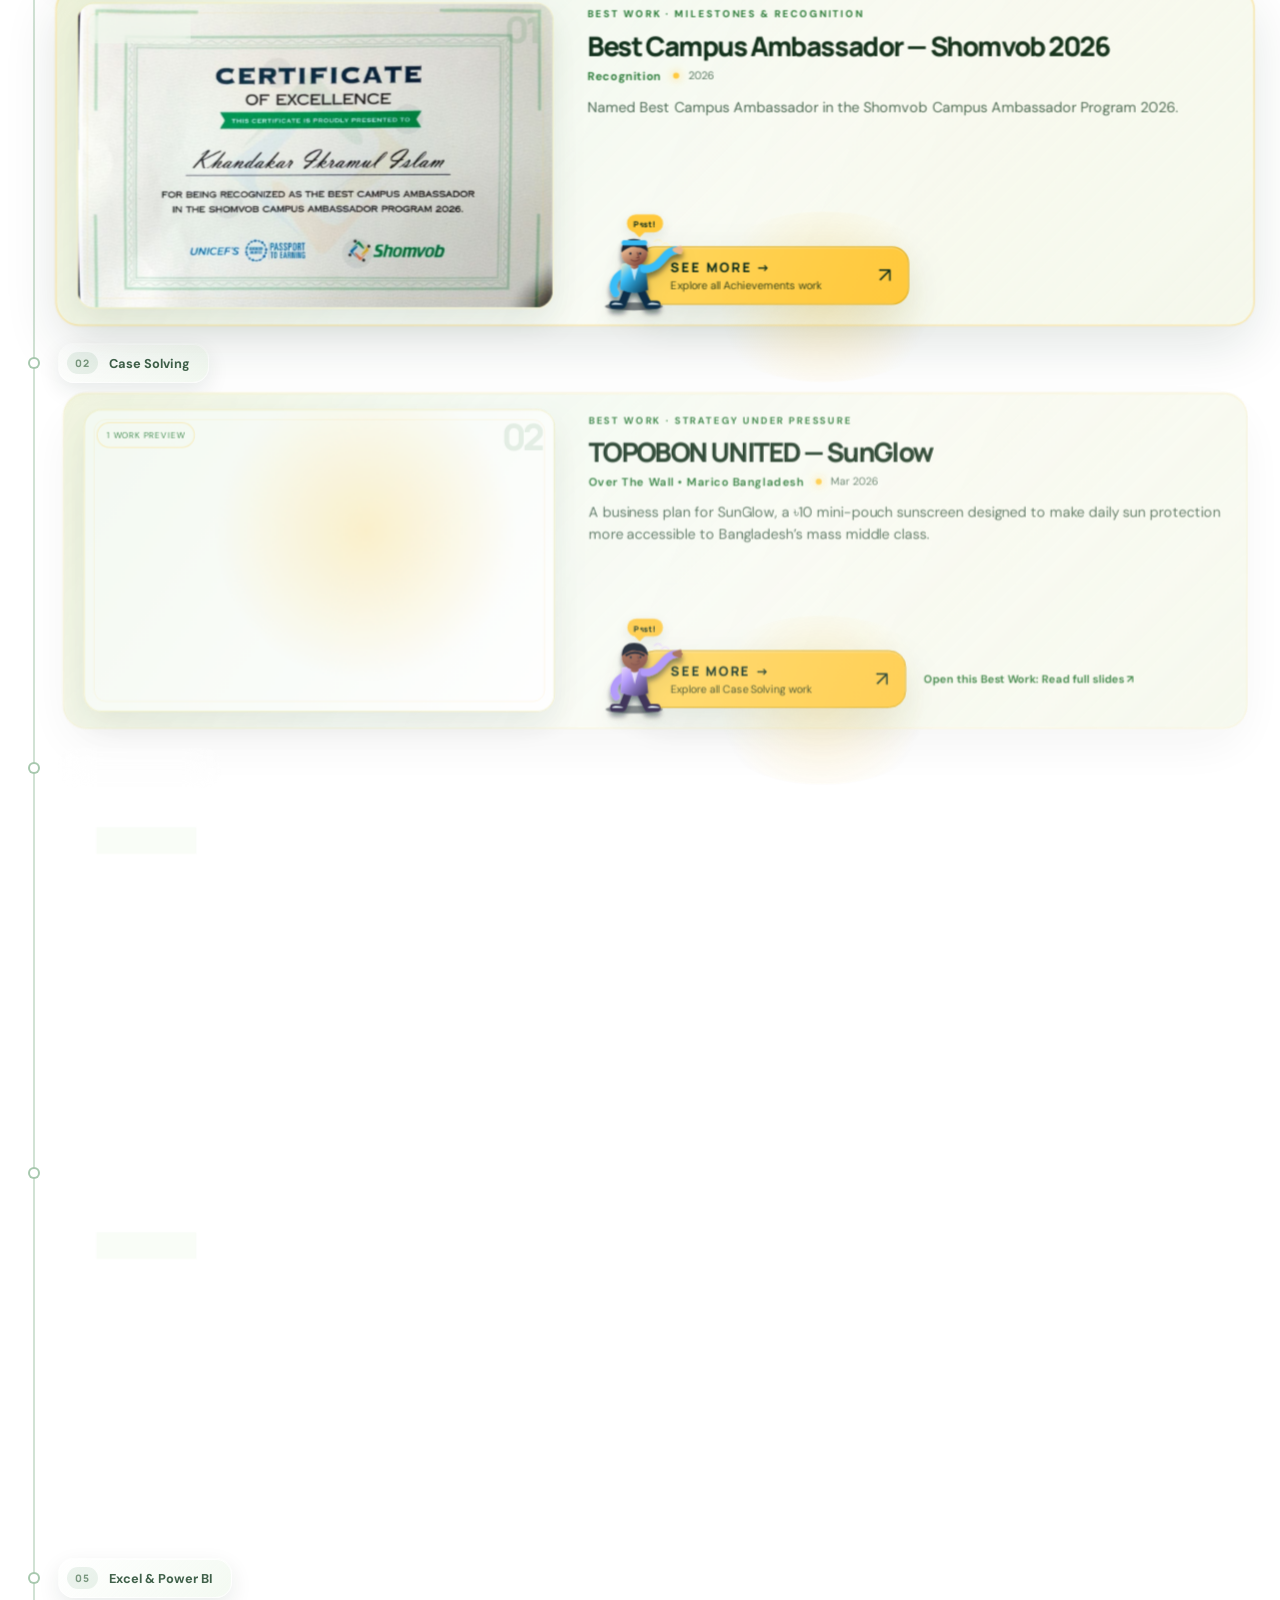
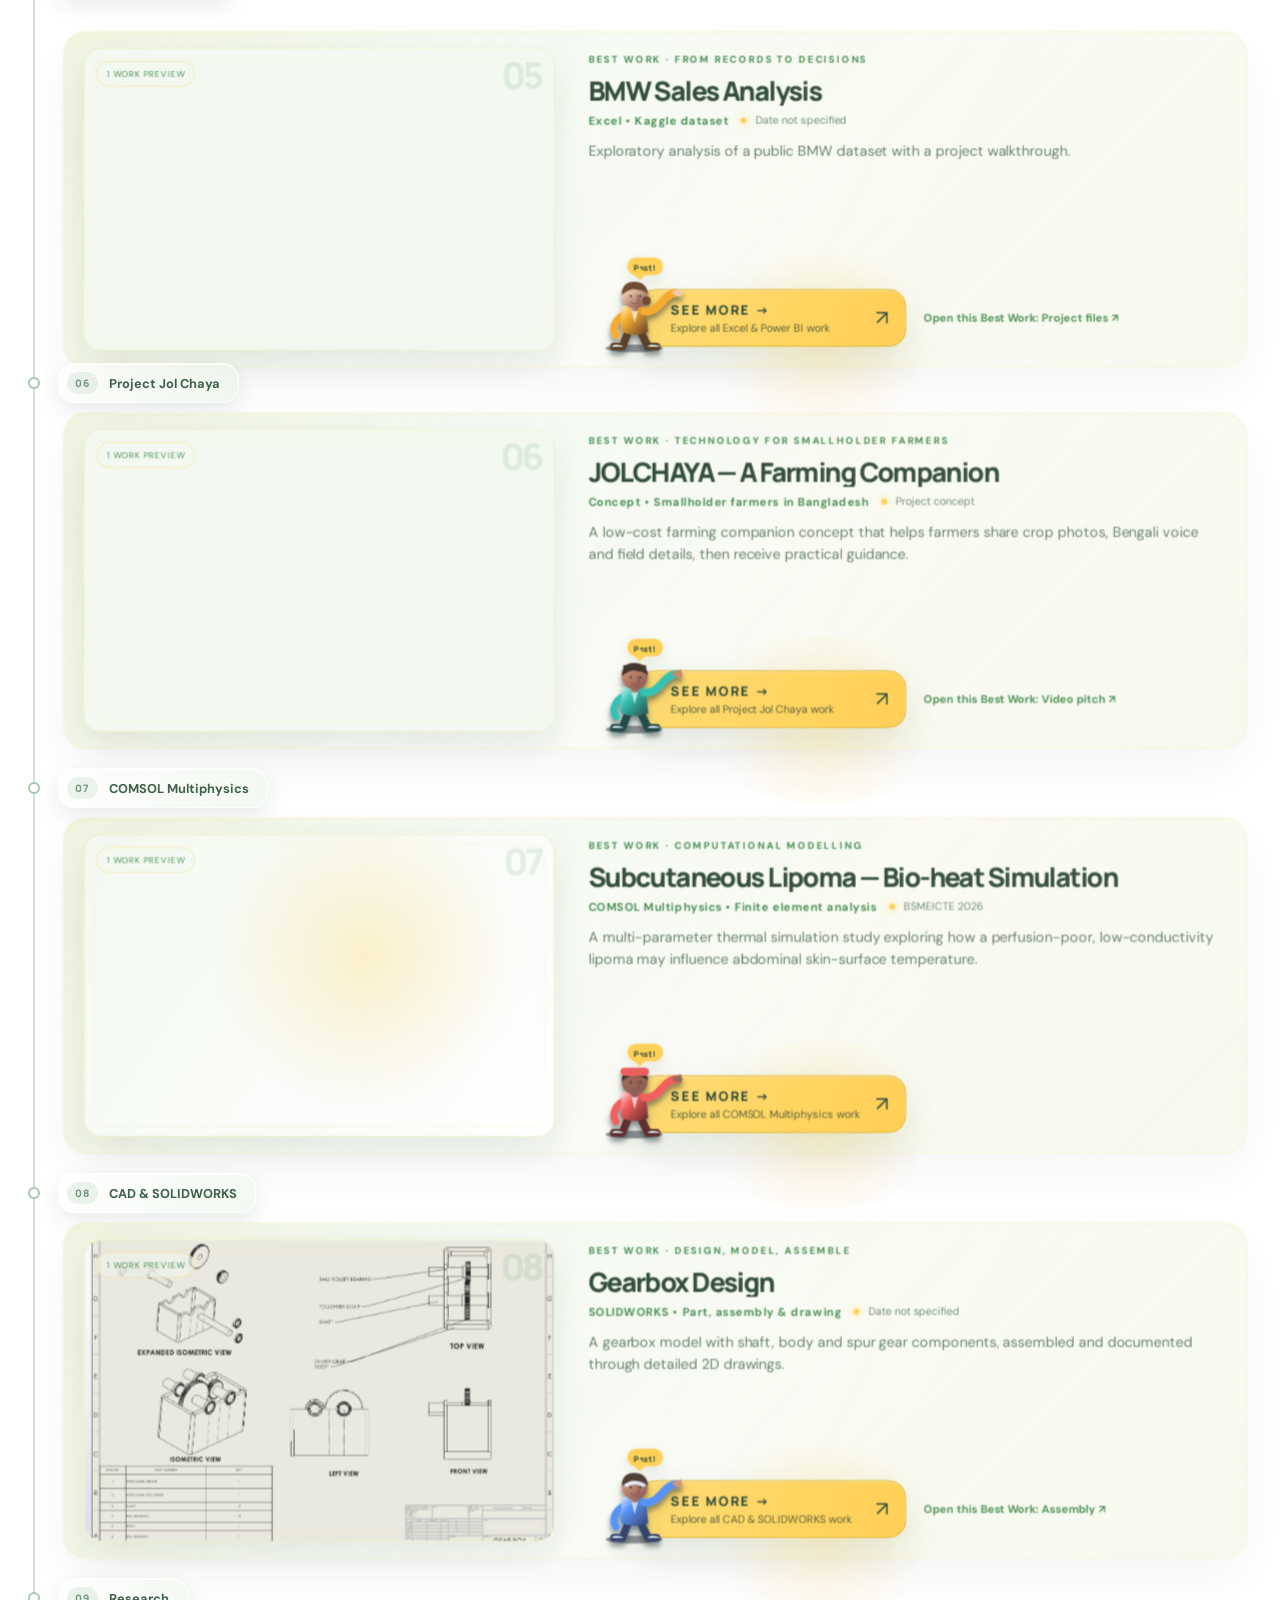
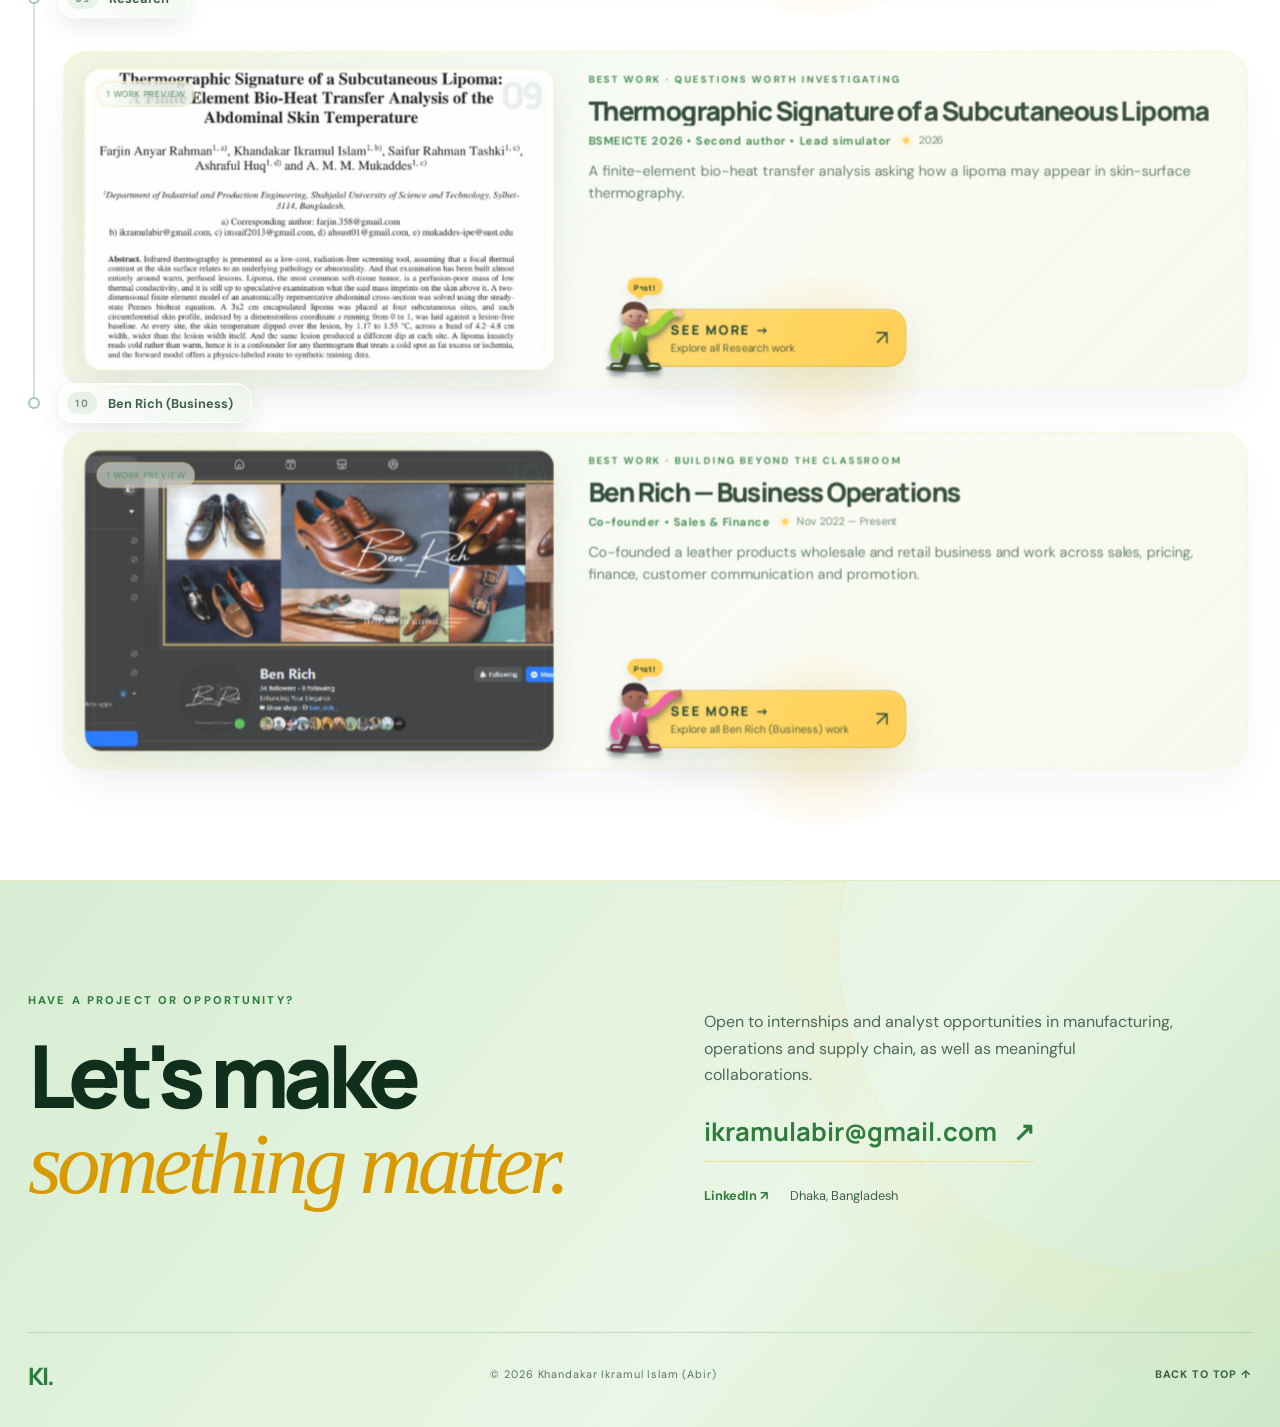
==== commit f6ba3b1d: "Add files via upload" ====
--- a/index.html
+++ b/index.html
@@ -3,9 +3,9 @@
 <head>
   <meta charset="utf-8">
   <meta name="viewport" content="width=device-width, initial-scale=1">
-  <meta name="theme-color" content="#06162c">
-  <meta name="description" content="Khandakar Ikramul Islam — portfolio across engineering simulation, CAD, research, business, case solving, video content and analytics.">
-  <title>Khandakar Ikramul Islam | Portfolio</title>
+  <meta name="theme-color" content="#f2f9ef">
+  <meta name="description" content="Khandakar Ikramul Islam (Abir) — portfolio across engineering simulation, CAD, research, business, case solving, video content and analytics.">
+  <title>Khandakar Ikramul Islam (Abir) | Portfolio</title>
   <link rel="preconnect" href="https://fonts.googleapis.com">
   <link rel="preconnect" href="https://fonts.gstatic.com" crossorigin>
   <link href="https://fonts.googleapis.com/css2?family=DM+Sans:wght@400;500;600;700&family=Manrope:wght@400;500;600;700;800&display=swap" rel="stylesheet">
@@ -14,19 +14,8 @@
 <body>
   <div class="ambient ambient-one"></div><div class="ambient ambient-two"></div>
   <header class="site-header">
-    <a class="brand" href="#top" aria-label="Khandakar Ikramul Islam home">KI<span>.</span></a>
-    <nav class="main-nav" aria-label="Portfolio categories">
-      <a href="#achievements">Achievements</a>
-      <a href="#case-solving">Case Solving</a>
-      <a href="#video-content">Video Content</a>
-      <a href="#comsol">COMSOL Multiphysics</a>
-      <a href="#cad">CAD &amp; SOLIDWORKS</a>
-      <a href="#research">Research</a>
-      <a href="#ben-rich">Ben Rich (Business)</a>
-      <a href="#analytics">Excel &amp; Power BI</a>
-      <a href="#jolchaya">Project Jol Chaya</a>
-      <a href="#certifications">Certifications</a>
-    </nav>
+    <a class="brand" href="#top" aria-label="Khandakar Ikramul Islam (Abir) home">KI<span>.</span></a>
+    <nav class="header-nav" id="header-nav" aria-label="Work categories"></nav>
     <a class="header-contact" href="#contact">Contact <span>↗</span></a>
   </header>
 
@@ -35,28 +24,34 @@
       <div class="story-sticky">
         <div class="story-image-stack" aria-hidden="true">
           <img class="story-image active" src="assets/landing/pic1.jpg" alt="" onerror="this.classList.add('image-missing')">
-          <img class="story-image" src="assets/landing/pic2.jpg" alt="" onerror="this.classList.add('image-missing')">
-          <img class="story-image" src="assets/landing/pic3.jpg" alt="" onerror="this.classList.add('image-missing')">
-          <img class="story-image" src="assets/landing/pic4.jpg" alt="" onerror="this.classList.add('image-missing')">
-          <img class="story-image" src="assets/landing/pic5.jpg" alt="" onerror="this.classList.add('image-missing')">
           <div class="story-fallback"><span>KI<span class="accent">.</span></span></div>
         </div>
         <div class="story-shade"></div>
         <div class="story-grain"></div>
-        <div class="story-topline"><span>PORTFOLIO / 2026</span><span class="story-counter"><b id="story-count">01</b> / 05</span></div>
+        <div class="story-topline"><span>PORTFOLIO / 2026</span></div>
         <div class="story-copy" aria-live="polite">
           <p class="eyebrow" id="story-eyebrow">SUST • INDUSTRIAL &amp; PRODUCTION ENGINEERING</p>
-          <h1 id="story-title"><span id="story-title-first">Khandakar Ikramul</span><br><em id="story-title-second">Islam.</em></h1>
+          <h1 id="story-title"><span id="story-title-first">Khandakar<br>Ikramul</span><br><em id="story-title-second">Islam <span class="abir">(Abir)</span></em></h1>
           <p id="story-description">Engineering mindset. Creative execution. A continuous work in progress.</p>
+          <nav class="hero-socials" aria-label="Social and contact links">
+            <a href="https://www.instagram.com/abirikramul/" target="_blank" rel="noopener noreferrer" aria-label="Instagram" title="Instagram">
+              <svg viewBox="0 0 24 24" aria-hidden="true"><rect x="3" y="3" width="18" height="18" rx="5"/><circle cx="12" cy="12" r="4"/><circle cx="17.4" cy="6.6" r="1.1" fill="currentColor" stroke="none"/></svg>
+            </a>
+            <a href="https://www.facebook.com/ikramul.islam.abir.2025" target="_blank" rel="noopener noreferrer" aria-label="Facebook" title="Facebook">
+              <svg viewBox="0 0 24 24" aria-hidden="true"><path d="M18 2h-3a5 5 0 0 0-5 5v3H7v4h3v8h4v-8h3l1-4h-4V7a1 1 0 0 1 1-1h3z"/></svg>
+            </a>
+            <a href="https://www.linkedin.com/in/ikramulislamabir" target="_blank" rel="noopener noreferrer" aria-label="LinkedIn" title="LinkedIn">
+              <svg viewBox="0 0 24 24" aria-hidden="true"><path d="M16 8a6 6 0 0 1 6 6v7h-4v-7a2 2 0 0 0-2-2 2 2 0 0 0-2 2v7h-4v-7a6 6 0 0 1 6-6z"/><rect x="2" y="9" width="4" height="12"/><circle cx="4" cy="4" r="2"/></svg>
+            </a>
+            <a href="mailto:ikramulabir@gmail.com" aria-label="Gmail: ikramulabir@gmail.com" title="Gmail: ikramulabir@gmail.com">
+              <svg viewBox="0 0 24 24" aria-hidden="true"><rect x="2" y="4" width="20" height="16" rx="2.5"/><path d="m3 7 9 6.2L21 7"/></svg>
+            </a>
+          </nav>
         </div>
         <div class="story-bottom"><span>SCROLL TO EXPLORE</span><span class="scroll-line"><i></i></span></div>
       </div>
       <div class="story-track" aria-hidden="true">
-        <div class="story-beat" data-title="Khandakar Ikramul|Islam." data-description="Engineering mindset. Creative execution. A continuous work in progress."></div>
-        <div class="story-beat" data-title="Ideas move|the world forward." data-description="I explore the space between engineering, technology, business and thoughtful execution."></div>
-        <div class="story-beat" data-title="Strategy begins|with a question." data-description="Case solving taught me to look at a challenge from more than one angle."></div>
-        <div class="story-beat" data-title="Stories make|ideas visible." data-description="I create video content that turns a message into something people remember."></div>
-        <div class="story-beat" data-title="Model the world.|Understand its rules." data-description="Simulation helps me explore physical behaviour through mathematical models."></div>
+        <div class="story-beat" data-title="Khandakar<br>Ikramul|Islam <span class='abir'>(Abir)</span>" data-description="Engineering mindset. Creative execution. A continuous work in progress."></div>
       </div>
     </section>
 
@@ -70,7 +65,7 @@
         <article class="experience-card">
           <span class="experience-year">SUST / STUDENT ORGANISATIONS</span>
           <h3>Leadership &amp; collaboration</h3>
-          <p>Assistant R&amp;D Secretary at the Ergonomics Society and Graphics Design &amp; Media Secretary at Kaizen SUST.</p>
+          <p>Assistant R&amp;D Secretary at the Ergonomics Society. Graphics Design &amp; Media Secretary at Kaizen SUST, creating the page’s videos and visuals.</p>
         </article>
         <article class="experience-card">
           <span class="experience-year">2026 / CAMPUS ENGAGEMENT</span>
@@ -83,21 +78,21 @@
           <p>Supported participant databases, outreach tracking and event logistics for a research bootcamp.</p>
         </article>
         <article class="experience-card">
-          <span class="experience-year">20K+ CUMULATIVE VIEWS</span>
-          <h3>Content creator</h3>
-          <p>Created video and reel content for campaigns and ventures, including content contributing to paid registrations.</p>
+          <span class="experience-year">20K+ CUMULATIVE VIEWS · CONTENT CREATION &amp; VIDEO EDITING</span>
+          <h3>Content creator &amp; video editor</h3>
+          <p>I plan, shoot and edit short-form videos and reels, from the idea and hook to the final cut. My campaign and venture content has passed 20K views and contributed to paid registrations.</p>
         </article>
       </div>
       <div class="capability-strip">
         <div><b>Simulation &amp; CAD</b><span>COMSOL Multiphysics · SOLIDWORKS · AutoCAD (2D)</span></div>
         <div><b>Data &amp; analytics</b><span>Advanced Excel · Power BI · SQL (introductory) · Python (basics)</span></div>
         <div><b>Analysis &amp; quality</b><span>Case analysis · Quality control · Data integrity · Lean Six Sigma</span></div>
-        <div><b>Communication</b><span>Bangla · English · Video &amp; graphic design</span></div>
+        <div><b>Content &amp; video editing</b><span>Content creation · Video editing · Reels &amp; short-form · Graphic design · Bangla &amp; English</span></div>
       </div>
     </section>
 
     <section class="personality section-wrap">
-      <div class="personality-mark">16<span>/</span>P</div>
+      <figure class="personality-photo"><img src="assets/personality.png" alt="16Personalities INTJ Architect profile" loading="lazy"></figure>
       <div><span class="eyebrow">PERSONALITY SNAPSHOT</span><h2>INTJ — The Architect</h2><p>Strategic thinking, system-level understanding and structured planning are the traits I try to bring into simulations, case work and business decisions.</p></div>
     </section>
 
@@ -118,7 +113,9 @@
       <p>One signature project from each field. Explore the complete collection inside each category.</p>
     </div>
 
-    <div id="category-sections" class="category-sections section-wrap" aria-live="polite"></div>
+    <div class="work-layout section-wrap">
+      <div id="category-sections" class="category-sections" aria-live="polite"></div>
+    </div>
 
   </main>
 
@@ -130,7 +127,7 @@
         <a class="contact-email" href="mailto:ikramulabir@gmail.com">ikramulabir@gmail.com <span>↗</span></a>
         <div class="contact-links"><a href="https://www.linkedin.com/in/ikramulislamabir" target="_blank" rel="noopener">LinkedIn ↗</a><span>Dhaka, Bangladesh</span></div>
       </div>
-      <div class="footer-bottom"><a class="brand" href="#top">KI<span>.</span></a><span>© 2026 Khandakar Ikramul Islam</span><a href="#top">BACK TO TOP ↑</a></div>
+      <div class="footer-bottom"><a class="brand" href="#top">KI<span>.</span></a><span>© 2026 Khandakar Ikramul Islam (Abir)</span><a href="#top">BACK TO TOP ↑</a></div>
     </div>
   </footer>
 
--- a/style.css
+++ b/style.css
@@ -1,51 +1,49 @@
 :root{
-  color-scheme:dark;
-  --bg:#041020;
-  --bg-2:#061a31;
-  --surface:#0a213c;
-  --surface-2:#0c2948;
-  --line:rgba(142,190,224,.17);
-  --text:#eaf5ff;
-  --muted:#9db4c9;
-  --blue:#4da9ff;
-  --cyan:#48e0ec;
-  --ice:#b8eaff;
+  --hh:78px;
+  color-scheme:light;
+  --bg:#ffffff;
+  --bg-2:#f2f9ef;
+  --surface:#e1f2dd;
+  --surface-2:#d3ebcf;
+  --line:rgba(46,125,62,.22);
+  --text:#10301d;
+  --muted:#4b6a57;
+  --blue:#2e7d3e;
+  --cyan:#2e7d3e;
+  --ice:#d99a00;
+  --sun:#ffc93c;
   --max:1240px;
   --ease:cubic-bezier(.2,.75,.25,1);
 }
 *{box-sizing:border-box}
-html{scroll-behavior:smooth;scroll-padding-top:100px}
-body{margin:0;background:var(--bg);color:var(--text);font-family:"DM Sans",sans-serif;line-height:1.65;overflow-x:hidden}
-body:before{content:"";position:fixed;inset:0;pointer-events:none;z-index:-2;background:radial-gradient(ellipse at 14% 12%,rgba(16,92,156,.22),transparent 34%),radial-gradient(ellipse at 88% 60%,rgba(0,160,190,.10),transparent 32%),linear-gradient(150deg,#06172b,#030b16 78%)}
+html{overflow-x:clip;scroll-behavior:smooth;scroll-padding-top:calc(var(--hh) + 18px)}
+body{margin:0;background:var(--bg);color:var(--text);font-family:"DM Sans",sans-serif;line-height:1.65;overflow-x:clip}
+body:before{content:"";position:fixed;inset:0;pointer-events:none;z-index:-2;background:radial-gradient(ellipse at 14% 12%,rgba(203,232,199,0.22),transparent 34%),radial-gradient(ellipse at 88% 60%,rgba(203,232,199,0.10),transparent 32%),linear-gradient(150deg,#f2f9ef,#ffffff 78%)}
 a{color:inherit;text-decoration:none}
 a:hover{color:var(--cyan)}
 button,a{-webkit-tap-highlight-color:transparent}
 .ambient{position:fixed;width:34vw;height:34vw;filter:blur(100px);border-radius:50%;pointer-events:none;z-index:-1;opacity:.12}
-.ambient-one{top:25%;left:-18vw;background:#087bd7}.ambient-two{right:-20vw;bottom:4%;background:#00c6d2}
+.ambient-one{top:25%;left:-18vw;background:#6dbe6f}.ambient-two{right:-20vw;bottom:4%;background:#ffc93c}
 .section-wrap{width:min(var(--max),calc(100% - 56px));margin-inline:auto}
-.site-header{position:sticky;top:0;z-index:30;min-height:78px;display:flex;align-items:center;gap:26px;padding:0 max(24px,calc((100vw - var(--max))/2));background:rgba(3,13,26,.82);backdrop-filter:blur(22px);border-bottom:1px solid rgba(146,198,233,.13)}
-.brand{font-family:Manrope,sans-serif;font-weight:800;font-size:1.5rem;letter-spacing:-.09em;white-space:nowrap;color:#f2fbff}
+.site-header{position:sticky;top:0;z-index:30;min-height:78px;display:flex;align-items:center;justify-content:space-between;gap:26px;padding:0 max(24px,calc((100vw - var(--max))/2));background:rgba(214,237,210,.92);backdrop-filter:blur(22px);border-bottom:1px solid rgba(255,201,60,0.13)}
+.brand{font-family:Manrope,sans-serif;font-weight:800;font-size:1.5rem;letter-spacing:-.09em;white-space:nowrap;color:#2e7d3e}
 .brand span{color:var(--cyan)}
-.main-nav{display:flex;align-items:center;gap:19px;overflow-x:auto;white-space:nowrap;flex:1;scrollbar-width:none;padding:8px 0}
-.main-nav::-webkit-scrollbar{display:none}
-.main-nav a{color:#a9bed2;font-size:.72rem;font-weight:700;letter-spacing:.01em;transition:color .2s ease}
-.main-nav a:hover,.main-nav a.active{color:var(--cyan)}
-.header-contact{font-size:.77rem;font-weight:700;white-space:nowrap;border:1px solid rgba(72,224,236,.36);padding:10px 14px;border-radius:999px;color:#d9faff;background:rgba(16,103,143,.14)}
+.header-contact{font-size:.77rem;font-weight:700;white-space:nowrap;border:1px solid #e0a800;padding:10px 14px;border-radius:999px;color:#10301d;background:#ffc93c}
 .header-contact span{color:var(--cyan);margin-left:8px}
 
 /* Scroll-driven, five-frame introduction */
-.scrolly{position:relative;height:400vh;min-height:3100px;background:#061629}
-.story-sticky{position:sticky;top:78px;height:calc(100svh - 78px);min-height:560px;overflow:hidden;isolation:isolate;background:radial-gradient(ellipse at 74% 42%,#0e4569,#06172a 48%,#020915 85%)}
+.scrolly{position:relative;height:auto;min-height:0;background:#f2f9ef}
+.story-sticky{position:sticky;top:var(--hh);height:calc(100svh - var(--hh));min-height:540px;overflow:hidden;isolation:isolate;background:radial-gradient(ellipse at 74% 42%,#e1f2dd,#f2f9ef 48%,#ffffff 85%)}
 .story-image-stack,.story-shade,.story-grain{position:absolute;inset:0}
-.story-image{position:absolute;inset:0;width:100%;height:100%;object-fit:cover;object-position:center 35%;opacity:0;transform:scale(1.08);filter:saturate(.82) contrast(1.08);transition:opacity .85s ease,transform 5s linear}
-.story-image.active{opacity:.82;transform:scale(1.015)}
+.story-image{position:absolute;inset:0;width:100%;height:100%;object-fit:cover;object-position:88% 30%;opacity:0;transform:scale(1.08);filter:saturate(.82) contrast(1.08);transition:opacity .85s ease,transform 5s linear}
+.story-image.active{opacity:1;transform:scale(1.015)}
 .story-image.image-missing{display:none}
-.story-fallback{position:absolute;inset:0;display:grid;place-items:center;background:radial-gradient(circle at 66% 42%,rgba(41,160,209,.25),transparent 28%),linear-gradient(125deg,#092748,#03101e 58%,#061b33)}
-.story-fallback>span{font-family:Manrope,sans-serif;font-size:clamp(10rem,30vw,25rem);font-weight:800;letter-spacing:-.12em;color:rgba(168,226,255,.06)}
-.story-fallback .accent{color:rgba(72,224,236,.16)}
-.story-shade{z-index:1;background:linear-gradient(90deg,rgba(2,10,20,.90) 0%,rgba(3,16,30,.72) 38%,rgba(4,22,39,.18) 100%),linear-gradient(0deg,rgba(2,9,18,.68),transparent 35%,rgba(2,10,18,.32))}
+.story-fallback{position:absolute;inset:0;display:grid;place-items:center;background:radial-gradient(circle at 66% 42%,rgba(255,201,60,0.25),transparent 28%),linear-gradient(125deg,#f2f9ef,#ffffff 58%,#f2f9ef)}
+.story-fallback>span{font-family:Manrope,sans-serif;font-size:clamp(10rem,30vw,25rem);font-weight:800;letter-spacing:-.12em;color:rgba(46,125,62,0.06)}
+.story-fallback .accent{color:rgba(46,125,62,0.16)}
+.story-shade{z-index:1;background:linear-gradient(90deg,rgba(255,255,255,0.78) 0%,rgba(255,255,255,0.50) 40%,rgba(255,255,255,0.00) 70%),linear-gradient(0deg,rgba(255,255,255,0.68),transparent 35%,rgba(255,255,255,0.32))}
 .story-grain{z-index:2;opacity:.11;mix-blend-mode:soft-light;background-image:url("data:image/svg+xml,%3Csvg viewBox='0 0 180 180' xmlns='http://www.w3.org/2000/svg'%3E%3Cfilter id='n'%3E%3CfeTurbulence type='fractalNoise' baseFrequency='.92' numOctaves='3' stitchTiles='stitch'/%3E%3C/filter%3E%3Crect width='100%25' height='100%25' filter='url(%23n)' opacity='.34'/%3E%3C/svg%3E")}
-.story-topline{position:absolute;z-index:3;left:clamp(24px,6vw,92px);right:clamp(24px,6vw,92px);top:32px;display:flex;justify-content:space-between;color:rgba(230,247,255,.75);font-size:.67rem;font-weight:700;letter-spacing:.2em}
+.story-topline{position:absolute;z-index:3;left:clamp(24px,6vw,92px);right:clamp(24px,6vw,92px);top:32px;display:flex;justify-content:space-between;color:rgba(46,125,62,0.75);font-size:.67rem;font-weight:700;letter-spacing:.2em}
 .story-counter{letter-spacing:.08em}.story-counter b{color:var(--cyan);font-size:1rem}
 .story-copy{position:absolute;z-index:4;left:clamp(24px,10vw,150px);top:50%;transform:translateY(-44%);width:min(760px,72vw)}
 .story-copy>.eyebrow,.story-copy h1,.story-copy>#story-description{transition:opacity .42s var(--ease),transform .42s var(--ease),filter .42s var(--ease);will-change:opacity,transform,filter}
@@ -54,9 +52,9 @@
 .story-copy .eyebrow{margin-bottom:26px}
 .story-copy h1{font-family:Manrope,sans-serif;font-size:clamp(3.4rem,8.5vw,8.3rem);line-height:.99;letter-spacing:-.075em;font-weight:800;margin:0 0 24px;text-wrap:balance}
 .story-copy h1 em,.contact-heading em{font-family:Georgia,serif;font-weight:400;color:var(--ice);letter-spacing:-.055em}
-.story-copy p:last-child{font-size:clamp(1rem,1.35vw,1.18rem);max-width:500px;color:#c0d3e3;margin:0}
-.story-bottom{position:absolute;z-index:4;left:clamp(24px,6vw,92px);bottom:34px;display:flex;align-items:center;gap:18px;color:#bdd1e2;font-size:.63rem;font-weight:800;letter-spacing:.2em}
-.scroll-line{width:92px;height:1px;background:rgba(189,225,247,.3);position:relative;overflow:hidden}.scroll-line i{position:absolute;inset:0 auto 0 0;width:35%;background:var(--cyan);animation:scrollLine 1.6s ease-in-out infinite}
+.story-copy p:last-child{font-size:clamp(1rem,1.35vw,1.18rem);max-width:500px;color:#3f6049;margin:0}
+.story-bottom{position:absolute;z-index:4;left:clamp(24px,6vw,92px);bottom:34px;display:flex;align-items:center;gap:18px;color:#3f6049;font-size:.63rem;font-weight:800;letter-spacing:.2em}
+.scroll-line{width:92px;height:1px;background:rgba(255,201,60,0.30);position:relative;overflow:hidden}.scroll-line i{position:absolute;inset:0 auto 0 0;width:35%;background:var(--sun);animation:scrollLine 1.6s ease-in-out infinite}
 @keyframes scrollLine{0%{transform:translateX(-110%)}100%{transform:translateX(300%)}}
 .story-track{position:absolute;top:0;left:0;width:100%;pointer-events:none}
 .story-beat{height:80vh;min-height:560px}
@@ -64,76 +62,76 @@
 /* About strip */
 .intro{padding-top:150px;padding-bottom:145px;position:relative}
 .intro-label{display:flex;align-items:center;gap:18px;margin-bottom:46px}
-.orbit-dot{width:8px;height:8px;border-radius:50%;background:var(--cyan);box-shadow:0 0 18px var(--cyan)}
+.orbit-dot{width:8px;height:8px;border-radius:50%;background:var(--sun);box-shadow:0 0 14px var(--sun)}
 .intro-grid{display:grid;grid-template-columns:1fr 1fr;gap:9vw;align-items:start}
 .intro h2,.work-intro h2,.personality h2{font:800 clamp(2.7rem,5vw,5rem)/1.05 Manrope,sans-serif;letter-spacing:-.07em;margin:0}
-.intro h2 span,.work-intro h2 span{color:#65b9f0}
+.intro h2 span,.work-intro h2 span{color:#2e7d3e}
 .intro-text{max-width:570px;color:var(--muted);font-size:1.02rem}
-.intro-text strong{color:#effaff}
+.intro-text strong{color:#2e7d3e}
 .intro-tags{display:flex;gap:9px;flex-wrap:wrap;margin-top:25px}
-.intro-tags span{border:1px solid var(--line);padding:7px 12px;border-radius:99px;color:#c4dced;font-size:.73rem;background:rgba(22,73,111,.2)}
+.intro-tags span{border:1px solid var(--line);padding:7px 12px;border-radius:99px;color:#2e7d3e;font-size:.73rem;background:rgba(203,232,199,0.20)}
 
 .work-intro{display:flex;align-items:end;justify-content:space-between;gap:40px;padding-top:35px;padding-bottom:58px}
 .work-intro .eyebrow{display:block;margin-bottom:18px}
 .work-intro>p{max-width:330px;color:var(--muted);margin:0 0 8px}
 .category-sections{padding-bottom:110px;position:relative;isolation:isolate}
-.work-section{scroll-margin-top:108px;position:relative;margin:0 -22px 28px;padding:46px clamp(22px,4vw,52px) 54px;border:1px solid rgba(149,212,244,.19);border-radius:34px;background:linear-gradient(135deg,rgba(17,63,98,.62),rgba(5,24,44,.46) 58%,rgba(10,58,85,.32));box-shadow:0 20px 56px rgba(0,0,0,.12),inset 0 1px rgba(235,250,255,.10);backdrop-filter:blur(20px) saturate(125%);transition:filter .5s var(--ease),opacity .5s var(--ease),scale .5s var(--ease),box-shadow .5s var(--ease),border-color .5s var(--ease)}
-.work-section:before{content:"";position:absolute;inset:0;border-radius:inherit;pointer-events:none;background:linear-gradient(112deg,rgba(217,247,255,.09),transparent 32%,rgba(72,224,236,.04) 72%)}
+.work-section{scroll-margin-top:108px;position:relative;margin:0 -22px 28px;padding:46px clamp(22px,4vw,52px) 54px;border:1px solid rgba(255,201,60,0.19);border-radius:34px;background:linear-gradient(135deg,rgba(225,242,221,0.62),rgba(242,249,239,0.46) 58%,rgba(225,242,221,0.32));box-shadow:0 20px 56px rgba(16,48,29,0.05),inset 0 1px rgba(255,201,60,0.10);backdrop-filter:blur(20px) saturate(125%);transition:filter .5s var(--ease),opacity .5s var(--ease),scale .5s var(--ease),box-shadow .5s var(--ease),border-color .5s var(--ease)}
+.work-section:before{content:"";position:absolute;inset:0;border-radius:inherit;pointer-events:none;background:linear-gradient(112deg,rgba(255,201,60,0.09),transparent 32%,rgba(255,201,60,0.04) 72%)}
 .category-sections.has-focused-work .work-section:not(.is-focused){filter:blur(5px) saturate(.54);opacity:.31;scale:.97}
-.work-section.is-focused{z-index:2;border-color:rgba(139,229,247,.48);box-shadow:0 34px 94px rgba(0,0,0,.31),0 0 0 1px rgba(72,224,236,.10),inset 0 1px rgba(242,253,255,.18);scale:1.012}
+.work-section.is-focused{z-index:2;border-color:rgba(255,201,60,0.48);box-shadow:0 34px 94px rgba(16,48,29,0.14),0 0 0 1px rgba(255,201,60,0.10),inset 0 1px rgba(255,201,60,0.18);scale:1.012}
 .category-meta{display:flex;justify-content:space-between;align-items:center;margin-bottom:25px}
-.category-index{font:700 .75rem Manrope,sans-serif;letter-spacing:.13em;color:#6d9fbe}
-.category-kicker{font-size:.67rem;color:#7296b3;letter-spacing:.16em;text-transform:uppercase;font-weight:700}
+.category-index{font:700 .75rem Manrope,sans-serif;letter-spacing:.13em;color:#557562}
+.category-kicker{font-size:.67rem;color:#557562;letter-spacing:.16em;text-transform:uppercase;font-weight:700}
 .showcase-grid{display:grid;grid-template-columns:minmax(440px,1.38fr) minmax(300px,.62fr);gap:clamp(38px,6vw,96px);align-items:stretch}
-.project-art{position:relative;min-height:590px;aspect-ratio:auto;overflow:hidden;border-radius:28px;border:1px solid rgba(125,197,237,.23);background:linear-gradient(145deg,#0a3a64,#07172c 68%);box-shadow:0 35px 90px rgba(0,0,0,.25);isolation:isolate}
-.project-art:before{content:"";position:absolute;inset:0;background:radial-gradient(circle at 70% 28%,rgba(66,221,237,.23),transparent 30%),linear-gradient(120deg,rgba(31,122,184,.16),transparent 58%);z-index:-1}
-.project-art:after{content:"";position:absolute;inset:16px;border:1px solid rgba(161,218,245,.11);border-radius:18px;pointer-events:none}
-.art-grid{position:absolute;inset:0;opacity:.2;background-image:linear-gradient(rgba(153,216,245,.14) 1px,transparent 1px),linear-gradient(90deg,rgba(153,216,245,.14) 1px,transparent 1px);background-size:45px 45px;mask-image:linear-gradient(135deg,black,transparent 82%)}
-.art-orbit{position:absolute;width:66%;aspect-ratio:1;border:1px solid rgba(87,220,238,.48);border-radius:50%;left:18%;top:12%;transform:rotate(-28deg) scaleY(.63);box-shadow:0 0 40px rgba(26,172,214,.12),inset 0 0 40px rgba(26,172,214,.08)}
-.art-orbit:before,.art-orbit:after{content:"";position:absolute;inset:13%;border:1px solid rgba(101,178,239,.35);border-radius:50%;transform:rotate(52deg) scaleY(.72)}
+.project-art{position:relative;min-height:590px;aspect-ratio:auto;overflow:hidden;border-radius:28px;border:1px solid rgba(255,201,60,0.23);background:linear-gradient(145deg,#e1f2dd,#f2f9ef 68%);box-shadow:0 35px 90px rgba(16,48,29,0.11);isolation:isolate}
+.project-art:before{content:"";position:absolute;inset:0;background:radial-gradient(circle at 70% 28%,rgba(255,201,60,0.23),transparent 30%),linear-gradient(120deg,rgba(255,201,60,0.16),transparent 58%);z-index:-1}
+.project-art:after{content:"";position:absolute;inset:16px;border:1px solid rgba(255,201,60,0.11);border-radius:18px;pointer-events:none}
+.art-grid{position:absolute;inset:0;opacity:.2;background-image:linear-gradient(rgba(255,201,60,0.14) 1px,transparent 1px),linear-gradient(90deg,rgba(255,201,60,0.14) 1px,transparent 1px);background-size:45px 45px;mask-image:linear-gradient(135deg,black,transparent 82%)}
+.art-orbit{position:absolute;width:66%;aspect-ratio:1;border:1px solid rgba(255,201,60,0.48);border-radius:50%;left:18%;top:12%;transform:rotate(-28deg) scaleY(.63);box-shadow:0 0 40px rgba(255,201,60,0.12),inset 0 0 40px rgba(255,201,60,0.08)}
+.art-orbit:before,.art-orbit:after{content:"";position:absolute;inset:13%;border:1px solid rgba(109,190,111,0.35);border-radius:50%;transform:rotate(52deg) scaleY(.72)}
 .art-orbit:after{inset:27%;transform:rotate(-58deg) scaleY(.75)}
-.art-core{position:absolute;width:24%;aspect-ratio:1;left:39%;top:32%;border-radius:50%;background:radial-gradient(circle at 35% 25%,#d3f9ff,#48c4e7 20%,#12639b 58%,#092c51 78%);box-shadow:0 0 55px rgba(44,194,228,.32),0 0 100px rgba(14,103,170,.22)}
-.art-number{position:absolute;right:34px;top:26px;font:800 clamp(3rem,6vw,5.8rem)/1 Manrope,sans-serif;letter-spacing:-.1em;color:rgba(211,241,255,.13)}
+.art-core{position:absolute;width:24%;aspect-ratio:1;left:39%;top:32%;border-radius:50%;background:radial-gradient(circle at 35% 25%,#ffc93c,#ffc93c 20%,#cbe8c7 58%,#e1f2dd 78%);box-shadow:0 0 55px rgba(255,201,60,0.32),0 0 100px rgba(203,232,199,0.22)}
+.art-number{position:absolute;right:34px;top:26px;font:800 clamp(3rem,6vw,5.8rem)/1 Manrope,sans-serif;letter-spacing:-.1em;color:rgba(46,125,62,0.13)}
 .art-bottom{position:absolute;left:34px;right:34px;bottom:31px;display:flex;justify-content:space-between;align-items:end;gap:18px}
-.art-bottom small{display:block;font-size:.63rem;color:#82b5d4;letter-spacing:.17em;font-weight:800;margin-bottom:9px}
+.art-bottom small{display:block;font-size:.63rem;color:#3f6049;letter-spacing:.17em;font-weight:800;margin-bottom:9px}
 .art-bottom strong{display:block;font:800 clamp(1.45rem,3vw,2.8rem)/1 Manrope,sans-serif;letter-spacing:-.06em;max-width:370px}
-.art-bottom span{font-size:.68rem;color:#9dc6df;text-align:right;white-space:nowrap}
-.art-chip{position:absolute;top:31px;left:32px;border:1px solid rgba(105,207,232,.34);background:rgba(7,40,66,.54);backdrop-filter:blur(12px);padding:7px 11px;border-radius:99px;font-size:.64rem;letter-spacing:.13em;color:#c2f5ff;text-transform:uppercase}
-.art-cross{position:absolute;right:19%;top:26%;width:18px;height:18px;border:1px solid rgba(108,223,241,.7);border-radius:50%;box-shadow:0 0 20px rgba(72,224,236,.35)}
-.art-cross:before,.art-cross:after{content:"";position:absolute;background:rgba(108,223,241,.7)}
+.art-bottom span{font-size:.68rem;color:#2e7d3e;text-align:right;white-space:nowrap}
+.art-chip{position:absolute;top:31px;left:32px;border:1px solid rgba(255,201,60,0.34);background:rgba(242,249,239,0.54);backdrop-filter:blur(12px);padding:7px 11px;border-radius:99px;font-size:.64rem;letter-spacing:.13em;color:#2e7d3e;text-transform:uppercase}
+.art-cross{position:absolute;right:19%;top:26%;width:18px;height:18px;border:1px solid rgba(255,201,60,0.70);border-radius:50%;box-shadow:0 0 20px rgba(255,201,60,0.35)}
+.art-cross:before,.art-cross:after{content:"";position:absolute;background:rgba(255,201,60,0.70)}
 .art-cross:before{width:32px;height:1px;left:-8px;top:8px}.art-cross:after{height:32px;width:1px;top:-8px;left:8px}
-.work-media-gallery{position:absolute;inset:0;z-index:0;display:flex;overflow-x:auto;overflow-y:hidden;scroll-snap-type:x mandatory;scrollbar-width:thin;scrollbar-color:rgba(150,229,245,.6) rgba(2,12,25,.45);overscroll-behavior-inline:contain;scroll-behavior:smooth}
-.work-media-gallery::-webkit-scrollbar{height:7px}.work-media-gallery::-webkit-scrollbar-track{background:rgba(2,12,25,.45)}.work-media-gallery::-webkit-scrollbar-thumb{background:rgba(150,229,245,.55);border-radius:99px}
+.work-media-gallery{position:absolute;inset:0;z-index:0;display:flex;overflow-x:auto;overflow-y:hidden;scroll-snap-type:x mandatory;scrollbar-width:thin;scrollbar-color:rgba(255,201,60,0.60) rgba(255,255,255,0.45);overscroll-behavior-inline:contain;scroll-behavior:smooth}
+.work-media-gallery::-webkit-scrollbar{height:7px}.work-media-gallery::-webkit-scrollbar-track{background:rgba(255,255,255,0.45)}.work-media-gallery::-webkit-scrollbar-thumb{background:rgba(255,201,60,0.55);border-radius:99px}
 .work-media-gallery--multiple{gap:14px;padding-right:14px}
-.work-media-slide{position:relative;display:block;flex:0 0 100%;min-width:0;height:100%;overflow:hidden;scroll-snap-align:start;background:#06172a;color:inherit}
+.work-media-slide{position:relative;display:block;flex:0 0 100%;min-width:0;height:100%;overflow:hidden;scroll-snap-align:start;background:#f2f9ef;color:inherit}
 .work-media-gallery--multiple .work-media-slide{flex-basis:83%}
-.work-media{display:block;width:100%;height:100%;object-fit:cover;border:0;background:#06172a}
+.work-media{display:block;width:100%;height:100%;object-fit:cover;border:0;background:#f2f9ef}
 .work-media-slide--embed .work-media{object-fit:initial}
-.media-open-overlay{position:absolute;inset:0;z-index:3}.media-open-hint{position:absolute;right:18px;top:18px;z-index:2;border:1px solid rgba(231,251,255,.54);border-radius:99px;background:rgba(4,24,43,.65);backdrop-filter:blur(10px);padding:6px 9px;color:#e9fbff;font-size:.58rem;font-weight:800;letter-spacing:.1em;opacity:0;transform:translateY(-5px);transition:opacity .25s,transform .25s}.work-media-slide:hover .media-open-hint,.work-media-slide:focus-visible .media-open-hint{opacity:1;transform:none}
-.project-media-shade{position:absolute;inset:0;z-index:1;pointer-events:none;background:linear-gradient(180deg,rgba(2,10,20,.1) 15%,rgba(2,10,20,.12) 38%,rgba(2,10,20,.9) 100%),linear-gradient(90deg,rgba(2,10,20,.18),transparent 55%)}
+.media-open-overlay{position:absolute;inset:0;z-index:3}.media-open-hint{position:absolute;right:18px;top:18px;z-index:2;border:1px solid rgba(255,201,60,0.54);border-radius:99px;background:rgba(242,249,239,0.65);backdrop-filter:blur(10px);padding:6px 9px;color:#2e7d3e;font-size:.58rem;font-weight:800;letter-spacing:.1em;opacity:0;transform:translateY(-5px);transition:opacity .25s,transform .25s}.work-media-slide:hover .media-open-hint,.work-media-slide:focus-visible .media-open-hint{opacity:1;transform:none}
+.project-media-shade{position:absolute;inset:0;z-index:1;pointer-events:none;background:linear-gradient(180deg,rgba(255,255,255,0) 40%,rgba(255,255,255,.82) 72%,rgba(255,255,255,.96) 100%)}
 .project-art--media .art-chip,.project-art--media .art-number,.project-art--media .art-bottom{z-index:2;pointer-events:none}
-.project-art--media .art-bottom strong{color:#f5fcff;text-shadow:0 3px 22px rgba(0,0,0,.8)}
+.project-art--media .art-bottom strong{color:#10301d;text-shadow:none}
 /* Visual accents vary slightly by field while maintaining one visual system */
-.work-section:nth-child(3n) .project-art{background:linear-gradient(145deg,#063c55,#08182d 68%)}
-.work-section:nth-child(3n) .art-orbit{border-color:rgba(72,224,236,.5)}
-.work-section:nth-child(3n+2) .project-art{background:linear-gradient(145deg,#123b6a,#07172d 70%)}
-.work-section:nth-child(3n+2) .art-core{border-radius:24%;transform:rotate(45deg);background:linear-gradient(145deg,#b4edff,#258bc6 38%,#07335e 80%)}
+.work-section:nth-child(3n) .project-art{background:linear-gradient(145deg,#e1f2dd,#f2f9ef 68%)}
+.work-section:nth-child(3n) .art-orbit{border-color:rgba(255,201,60,0.50)}
+.work-section:nth-child(3n+2) .project-art{background:linear-gradient(145deg,#e1f2dd,#f2f9ef 70%)}
+.work-section:nth-child(3n+2) .art-core{border-radius:24%;transform:rotate(45deg);background:linear-gradient(145deg,#ffc93c,#ffc93c 38%,#e1f2dd 80%)}
 .showcase-copy{min-height:590px;display:flex;flex-direction:column;align-items:flex-start;justify-content:space-between;padding:37px 0 32px}
 .showcase-description .eyebrow{display:block;margin-bottom:19px}
 .showcase-copy h3{font:800 clamp(2rem,3.3vw,3.45rem)/1.08 Manrope,sans-serif;letter-spacing:-.065em;margin:0 0 15px}
-.showcase-copy .project-type{font-size:.75rem;color:#70b7df;font-weight:700;letter-spacing:.05em;margin-bottom:19px}
+.showcase-copy .project-type{font-size:.75rem;color:#2e7d3e;font-weight:700;letter-spacing:.05em;margin-bottom:19px}
 .showcase-description>p{color:var(--muted);font-size:1rem;max-width:510px;margin:0 0 25px}
-.showcase-copy .project-date{display:inline-flex;align-items:center;gap:9px;color:#86a9c1;font-size:.72rem;margin-bottom:28px}
-.project-date:before{content:"";width:6px;height:6px;border-radius:50%;background:var(--cyan);box-shadow:0 0 12px var(--cyan)}
+.showcase-copy .project-date{display:inline-flex;align-items:center;gap:9px;color:#557562;font-size:.72rem;margin-bottom:28px}
+.project-date:before{content:"";width:6px;height:6px;border-radius:50%;background:var(--sun);box-shadow:0 0 10px var(--sun)}
 .showcase-actions{width:min(100%,375px);padding-left:64px}
-.puppet-link{position:relative;display:flex;align-items:center;gap:14px;width:100%;min-height:106px;overflow:visible;border:1px solid rgba(112,225,245,.53);background:linear-gradient(110deg,rgba(17,100,146,.8),rgba(5,29,53,.9));padding:12px 19px 12px 39px;border-radius:22px;transition:transform .32s var(--ease),border-color .32s,box-shadow .32s,background .32s,scale .32s var(--ease);box-shadow:0 16px 42px rgba(0,0,0,.26),inset 0 1px rgba(255,255,255,.08);animation:puppetButtonCallout 2.35s ease-in-out infinite}
-.puppet-link:before{content:"";position:absolute;inset:auto -18% -140% 20%;height:170px;border-radius:50%;background:radial-gradient(circle,rgba(74,224,236,.24),transparent 67%);transition:transform .5s var(--ease)}
-.puppet-link:hover{transform:translateY(-6px) scale(1.015);border-color:#a9f5ff;background:linear-gradient(110deg,rgba(19,122,173,.9),rgba(4,28,53,.97));color:white;box-shadow:0 25px 56px rgba(0,0,0,.33),0 0 0 4px rgba(72,224,236,.08)}
+.puppet-link{position:relative;display:flex;align-items:center;gap:14px;width:100%;min-height:106px;overflow:visible;border:1px solid #d9a200;background:linear-gradient(110deg,#ffd75e,#ffc93c);padding:12px 19px 12px 39px;border-radius:22px;transition:transform .32s var(--ease),border-color .32s,box-shadow .32s,background .32s,scale .32s var(--ease);box-shadow:0 16px 42px rgba(16,48,29,0.12),inset 0 1px rgba(255,255,255,0.40);animation:puppetButtonCallout 2.35s ease-in-out infinite}
+.puppet-link:before{content:"";position:absolute;inset:auto -18% -140% 20%;height:170px;border-radius:50%;background:radial-gradient(circle,rgba(255,201,60,0.24),transparent 67%);transition:transform .5s var(--ease)}
+.puppet-link:hover{transform:translateY(-6px) scale(1.015);border-color:#b88500;background:linear-gradient(110deg,#ffe08a,#ffc93c);color:#10301d;box-shadow:0 25px 56px rgba(16,48,29,0.15),0 0 0 4px rgba(255,201,60,0.08)}
 .puppet-link:hover:before{transform:translate(18px,-13px) scale(1.1)}
 .puppet-peek{position:absolute;z-index:3;left:-74px;bottom:-14px;width:146px;height:137px;pointer-events:none;transform-origin:72% 100%;animation:puppetPeek 2.35s cubic-bezier(.48,.01,.3,1) infinite}
-.puppet-speech{position:absolute;z-index:2;left:62px;top:-2px;display:grid;place-items:center;min-width:40px;height:23px;padding:0 7px;border:1px solid rgba(211,248,255,.75);border-radius:99px;background:#ecfbff;color:#06436d;font:900 .56rem Manrope,sans-serif;letter-spacing:.06em;box-shadow:0 5px 13px rgba(0,0,0,.25);animation:puppetSpeech 2.35s ease-in-out infinite}
-.puppet-speech:after{content:"";position:absolute;left:8px;bottom:-5px;width:9px;height:9px;background:#ecfbff;border-right:1px solid rgba(211,248,255,.75);border-bottom:1px solid rgba(211,248,255,.75);transform:rotate(45deg)}
-.puppet-figure{position:absolute;z-index:1;left:0;bottom:0;width:146px;height:129px;overflow:visible;filter:drop-shadow(0 9px 8px rgba(0,0,0,.18))}
+.puppet-speech{position:absolute;z-index:2;left:62px;top:-2px;display:grid;place-items:center;min-width:40px;height:23px;padding:0 7px;border:1px solid rgba(255,201,60,0.75);border-radius:99px;background:#ffc93c;color:#10301d;font:900 .56rem Manrope,sans-serif;letter-spacing:.06em;box-shadow:0 5px 13px rgba(16,48,29,0.11);animation:puppetSpeech 2.35s ease-in-out infinite}
+.puppet-speech:after{content:"";position:absolute;left:8px;bottom:-5px;width:9px;height:9px;background:#ffc93c;border-right:1px solid rgba(255,201,60,0.75);border-bottom:1px solid rgba(255,201,60,0.75);transform:rotate(45deg)}
+.puppet-figure{position:absolute;z-index:1;left:0;bottom:0;width:146px;height:129px;overflow:visible;filter:drop-shadow(0 9px 8px rgba(16,48,29,0.08))}
 .puppet-shadow{fill:rgba(1,10,22,.5)}.puppet-body{transform-box:fill-box;transform-origin:50% 100%;animation:puppetBounce 2s ease-in-out infinite}.puppet-back-arm,.puppet-point-arm,.puppet-leg{fill:none;stroke-linecap:round;stroke-linejoin:round}.puppet-back-arm{stroke:var(--puppet-jacket);stroke-width:13}.puppet-point-arm{stroke:var(--puppet-jacket);stroke-width:14;transform-box:fill-box;transform-origin:0 50%}.puppet-point-hand{fill:none;stroke:var(--puppet-skin);stroke-width:6;stroke-linecap:round;stroke-linejoin:round;transform-box:fill-box;transform-origin:5% 50%;animation:puppetPoint 1.1s ease-in-out infinite alternate}.puppet-leg{stroke:var(--puppet-pants);stroke-width:14}.puppet-shoe{fill:#ddecf5}.puppet-shirt{fill:rgba(255,255,255,.68)}.puppet-hair{fill:var(--puppet-hair)}.puppet-nose,.puppet-smile{fill:none;stroke:#703b35;stroke-width:1.8;stroke-linecap:round}.puppet-eye{fill:#122337}.puppet-feature{display:none;fill:none;stroke:var(--puppet-hair);stroke-width:3;stroke-linecap:round}.puppet-motion{fill:none;stroke:var(--puppet-accent);stroke-width:2.4;stroke-linecap:round;opacity:.85;animation:motionPulse 1.15s ease-in-out infinite alternate}
 .puppet-cap .puppet-feature--one{display:block;stroke-width:9;stroke:var(--puppet-jacket)}.puppet-glasses .puppet-feature--two{display:block;stroke-width:4;stroke:var(--puppet-hair)}.puppet-headset .puppet-feature--two{display:block;stroke:var(--puppet-accent);stroke-width:5}.puppet-beanie .puppet-feature--one{display:block;stroke-width:13;stroke:var(--puppet-jacket)}.puppet-bun .puppet-feature--three{display:block;fill:var(--puppet-hair);stroke:none;r:8}.puppet-curl .puppet-feature--one{display:block;stroke-width:6;stroke:var(--puppet-hair)}.puppet-turban .puppet-feature--one{display:block;stroke-width:15;stroke:var(--puppet-jacket)}.puppet-visor .puppet-feature--two{display:block;stroke-width:6;stroke:var(--puppet-accent)}.puppet-clip .puppet-feature--three{display:block;fill:var(--puppet-accent);stroke:none}.puppet-earring .puppet-feature--three{display:block;fill:none;stroke:var(--puppet-accent);stroke-width:2}
 @keyframes puppetBounce{0%,100%{transform:translateY(0) rotate(-1deg)}50%{transform:translateY(-5px) rotate(1.5deg)}}
@@ -141,69 +139,66 @@
 @keyframes motionPulse{from{opacity:.18;transform:translateX(-4px)}to{opacity:1;transform:translateX(4px)}}
 .puppet-peek .puppet-point-arm{animation:puppetBeckon 1.05s ease-in-out infinite alternate}.puppet-peek .puppet-point-hand{animation:puppetPoint .52s ease-in-out infinite alternate}@keyframes puppetPeek{0%,14%{transform:translateX(-31px) rotate(-4deg)}25%,59%{transform:translateX(1px) rotate(1deg)}70%{transform:translateX(-4px) rotate(-1deg)}88%,100%{transform:translateX(-31px) rotate(-4deg)}}@keyframes puppetBeckon{from{transform:rotate(-4deg) translateX(0)}to{transform:rotate(7deg) translateX(7px)}}@keyframes puppetSpeech{0%,14%,88%,100%{opacity:0;transform:translateY(4px) scale(.82)}25%,59%,70%{opacity:1;transform:translateY(0) scale(1)}}
 @keyframes puppetButtonCallout{0%,14%,88%,100%{scale:1}25%,59%,70%{scale:1.055}}
-.puppet-label{position:relative;z-index:1;display:grid;gap:3px;text-align:left}.puppet-label b{font:800 .93rem Manrope,sans-serif;letter-spacing:.14em}.puppet-label b span{display:inline-block;color:var(--cyan);animation:labelArrow 1.05s ease-in-out infinite alternate}.puppet-label small{color:#b8d5e8;font-size:.72rem;line-height:1.35}.puppet-arrow{position:relative;z-index:1;font-size:1.55rem;color:var(--cyan);margin-left:auto;transition:transform .25s}.puppet-link:hover .puppet-arrow{transform:translate(4px,-4px)}
+.puppet-label{position:relative;z-index:1;display:grid;gap:3px;text-align:left}.puppet-label b{font:800 .93rem Manrope,sans-serif;letter-spacing:.14em}.puppet-label b span{display:inline-block;color:#10301d;animation:labelArrow 1.05s ease-in-out infinite alternate}.puppet-label small{color:#3f4a1c;font-size:.72rem;line-height:1.35}.puppet-arrow{position:relative;z-index:1;font-size:1.55rem;color:#10301d;margin-left:auto;transition:transform .25s}.puppet-link:hover .puppet-arrow{transform:translate(4px,-4px)}
 @keyframes labelArrow{from{transform:translateX(0)}to{transform:translateX(5px)}}
 
-.personality{display:grid;grid-template-columns:220px 1fr;gap:60px;align-items:center;border-top:1px solid var(--line);padding-top:70px;padding-bottom:120px}
-.personality-mark{font:800 5.8rem/.9 Manrope,sans-serif;letter-spacing:-.1em;color:rgba(111,194,232,.24)}
+.personality{display:grid;grid-template-columns:minmax(300px,520px) 1fr;gap:60px;align-items:center;border-top:1px solid var(--line);padding-top:70px;padding-bottom:120px}
+.personality-mark{font:800 5.8rem/.9 Manrope,sans-serif;letter-spacing:-.1em;color:rgba(46,125,62,0.24)}
 .personality-mark span{color:var(--cyan)}
 .personality h2{font-size:clamp(2rem,3vw,3rem);margin:14px 0}
 .personality p{color:var(--muted);max-width:680px;margin:0}
 
-.contact-section{background:linear-gradient(130deg,#071d35,#04101f 62%,#06273a);border-top:1px solid rgba(93,181,224,.18);position:relative;overflow:hidden}
-.contact-section:before{content:"";position:absolute;width:650px;height:650px;right:-210px;top:-260px;border:1px solid rgba(73,210,232,.15);border-radius:50%;box-shadow:0 0 0 50px rgba(73,210,232,.025),0 0 0 100px rgba(73,210,232,.02)}
+.contact-section{background:linear-gradient(130deg,#d6edd2,#eaf6e6 62%,#cbe8c7);border-top:1px solid rgba(255,201,60,0.18);position:relative;overflow:hidden}
+.contact-section:before{content:"";position:absolute;width:650px;height:650px;right:-210px;top:-260px;border:1px solid rgba(255,201,60,0.15);border-radius:50%;box-shadow:0 0 0 50px rgba(255,201,60,0.03),0 0 0 100px rgba(255,201,60,0.02)}
 .contact-inner{position:relative;padding-top:110px;padding-bottom:32px;display:grid;grid-template-columns:1fr 1fr;gap:50px 10vw}
 .contact-heading .eyebrow{display:block;margin-bottom:22px}
 .contact-heading h2{font:800 clamp(3.1rem,6.8vw,6.5rem)/.98 Manrope,sans-serif;letter-spacing:-.075em;margin:0}
 .contact-details{align-self:end;max-width:475px}
 .contact-details>p{color:var(--muted);margin:0 0 26px}
-.contact-email{display:inline-flex;gap:16px;align-items:center;font:700 clamp(1.1rem,2vw,1.6rem) Manrope,sans-serif;color:#e9faff;padding-bottom:12px;border-bottom:1px solid rgba(72,224,236,.5)}
+.contact-email{display:inline-flex;gap:16px;align-items:center;font:700 clamp(1.1rem,2vw,1.6rem) Manrope,sans-serif;color:#2e7d3e;padding-bottom:12px;border-bottom:1px solid rgba(255,201,60,0.50)}
 .contact-email span{color:var(--cyan)}
-.contact-links{display:flex;gap:22px;flex-wrap:wrap;margin-top:23px;font-size:.8rem;color:#9db9ce}
-.contact-links a{color:#d7f5ff;font-weight:700}
-.footer-bottom{grid-column:1/-1;border-top:1px solid var(--line);padding-top:23px;margin-top:75px;display:flex;align-items:center;justify-content:space-between;color:#7d9bb2;font-size:.68rem;letter-spacing:.08em}
-.footer-bottom>a:last-child{font-weight:800;color:#a9c8dc}
+.contact-links{display:flex;gap:22px;flex-wrap:wrap;margin-top:23px;font-size:.8rem;color:#3f6049}
+.contact-links a{color:#2e7d3e;font-weight:700}
+.footer-bottom{grid-column:1/-1;border-top:1px solid var(--line);padding-top:23px;margin-top:75px;display:flex;align-items:center;justify-content:space-between;color:#557562;font-size:.68rem;letter-spacing:.08em}
+.footer-bottom>a:last-child{font-weight:800;color:#3f6049}
 
 /* Category library page */
 .archive-body{min-height:100vh}
-.archive-header{display:flex;align-items:center;justify-content:space-between;gap:20px;padding:25px max(24px,calc((100vw - var(--max))/2));border-bottom:1px solid var(--line);background:rgba(3,13,26,.84);backdrop-filter:blur(18px)}
-.back-link{color:#a9c5da;font-size:.8rem;font-weight:700}.archive-main{width:min(var(--max),calc(100% - 56px));margin:0 auto;padding:86px 0 120px}
+.archive-header{display:flex;align-items:center;justify-content:space-between;gap:20px;padding:25px max(24px,calc((100vw - var(--max))/2));border-bottom:1px solid var(--line);background:rgba(214,237,210,.92);backdrop-filter:blur(18px)}
+.back-link{color:#3f6049;font-size:.8rem;font-weight:700}.archive-main{width:min(var(--max),calc(100% - 56px));margin:0 auto;padding:86px 0 120px}
 .archive-hero{padding-bottom:40px;border-bottom:1px solid var(--line);margin-bottom:30px}
 .archive-hero .eyebrow{display:block;margin-bottom:18px}
 .archive-hero h1{font:800 clamp(3rem,7vw,6.5rem)/1 Manrope,sans-serif;letter-spacing:-.075em;margin:0 0 18px}
 .archive-hero p{max-width:720px;color:var(--muted);margin:0}
-.archive-count{color:#71c5e4;font-size:.72rem;letter-spacing:.16em;font-weight:800;margin-top:25px}
+.archive-count{color:#2e7d3e;font-size:.72rem;letter-spacing:.16em;font-weight:800;margin-top:25px}
 .archive-list{display:grid;gap:17px}
-.archive-card{display:grid;grid-template-columns:110px 1fr auto;gap:24px;align-items:center;padding:27px;border:1px solid var(--line);border-radius:20px;background:linear-gradient(120deg,rgba(12,40,68,.92),rgba(7,24,43,.74));transition:transform .25s var(--ease),border-color .25s}
-.archive-card:hover{transform:translateY(-3px);border-color:rgba(72,224,236,.4)}
-.archive-card-number{font:800 2.8rem Manrope,sans-serif;letter-spacing:-.08em;color:rgba(118,198,232,.35)}
-.archive-card-content .tag{display:inline-block;color:#83dcea;font-size:.65rem;letter-spacing:.12em;text-transform:uppercase;margin-bottom:9px}
+.archive-card{display:grid;grid-template-columns:110px 1fr auto;gap:24px;align-items:center;padding:27px;border:1px solid var(--line);border-radius:20px;background:linear-gradient(120deg,rgba(242,249,239,0.92),rgba(242,249,239,0.74));transition:transform .25s var(--ease),border-color .25s}
+.archive-card:hover{transform:translateY(-3px);border-color:rgba(255,201,60,0.40)}
+.archive-card-number{font:800 2.8rem Manrope,sans-serif;letter-spacing:-.08em;color:rgba(46,125,62,0.35)}
+.archive-card-content .tag{display:inline-block;color:#2e7d3e;font-size:.65rem;letter-spacing:.12em;text-transform:uppercase;margin-bottom:9px}
 .archive-card h2{font:800 clamp(1.25rem,2.4vw,1.8rem)/1.15 Manrope,sans-serif;letter-spacing:-.045em;margin:0 0 10px}
 .archive-card p{color:var(--muted);font-size:.9rem;margin:0;max-width:760px}
-.archive-card .archive-date{display:block;color:#779bb5;font-size:.7rem;margin-top:12px}
+.archive-card .archive-date{display:block;color:#557562;font-size:.7rem;margin-top:12px}
 .archive-links{display:flex;flex-direction:column;gap:8px;align-items:flex-end}
-.archive-links a{font-size:.75rem;font-weight:800;color:#aeeef7;white-space:nowrap}
+.archive-links a{font-size:.75rem;font-weight:800;color:#2e7d3e;white-space:nowrap}
 .archive-empty{padding:35px;border:1px dashed var(--line);border-radius:18px;color:var(--muted)}
-.archive-footer{padding:28px 0;color:#7796ad;font-size:.7rem;border-top:1px solid var(--line)}
+.archive-footer{padding:28px 0;color:#557562;font-size:.7rem;border-top:1px solid var(--line)}
 
 /* Motion and layout */
 .reveal{opacity:0;transform:translateY(24px);transition:opacity .75s var(--ease),transform .75s var(--ease)}
 .reveal.in{opacity:1;transform:none}
 @media(max-width:1050px){
-  .site-header{gap:18px}.main-nav{gap:14px}.main-nav a{font-size:.68rem}
   .showcase-grid{grid-template-columns:minmax(370px,1.22fr) minmax(290px,.78fr);gap:38px}.project-art,.showcase-copy{min-height:480px}
 }
 @media(max-width:760px){
-  .site-header{min-height:unset;flex-wrap:wrap;gap:0;padding:13px 18px 11px}
+  .site-header{min-height:64px;padding:0 18px}
   .brand{font-size:1.3rem}.header-contact{margin-left:auto;padding:8px 12px;font-size:.7rem}
-  .main-nav{order:3;flex-basis:100%;width:100%;max-width:100%;gap:19px;padding:12px 0 2px}
-  .main-nav a{font-size:.68rem}
-  .story-sticky{top:87px;height:calc(100svh - 87px);min-height:500px}
+  .story-sticky{top:var(--hh);height:calc(100svh - var(--hh));min-height:500px}
   .story-copy{left:25px;top:48%;width:calc(100% - 50px)}
   .story-copy h1{font-size:clamp(3rem,12vw,5.7rem)}
   .story-copy .eyebrow{font-size:.58rem;letter-spacing:.13em}
-  .story-image{object-position:58% center}
-  .story-shade{background:linear-gradient(90deg,rgba(2,10,20,.83),rgba(3,16,30,.35)),linear-gradient(0deg,rgba(2,9,18,.7),transparent 60%)}
+  .story-image{object-position:84% center}
+  .story-shade{background:linear-gradient(90deg,rgba(255,255,255,0.83),rgba(255,255,255,0.35)),linear-gradient(0deg,rgba(255,255,255,0.70),transparent 60%)}
   .story-topline{left:24px;right:24px;top:22px;font-size:.57rem}
   .story-bottom{left:24px;bottom:24px;font-size:.57rem}
   .story-beat{height:80vh;min-height:500px}
@@ -243,29 +238,29 @@
 .story-fallback{z-index:0}
 .story-image{z-index:1}
 .direct-project-link{margin:16px 0 0;font-size:.72rem}
-.direct-project-link a{color:#80dce9;font-weight:700}
+.direct-project-link a{color:#2e7d3e;font-weight:700}
 .direct-project-link a:hover{text-decoration:underline}
-.archive-details{margin-top:12px!important;color:#8eaec4!important;font-size:.82rem!important;max-width:860px}
+.archive-details{margin-top:12px!important;color:#3f6049!important;font-size:.82rem!important;max-width:860px}
 .archive-stats{display:flex;gap:18px;flex-wrap:wrap;margin-top:13px}
-.archive-stats span{font-size:.7rem;font-weight:800;color:#a3e8f1;border:1px solid rgba(72,224,236,.18);padding:5px 9px;border-radius:99px}
-.no-public-link{font-size:.7rem;color:#7696ad;white-space:nowrap}
+.archive-stats span{font-size:.7rem;font-weight:800;color:#2e7d3e;border:1px solid rgba(255,201,60,0.18);padding:5px 9px;border-radius:99px}
+.no-public-link{font-size:.7rem;color:#557562;white-space:nowrap}
 @media(max-width:760px){.archive-links{gap:13px}.no-public-link{white-space:normal}}
 
 .experience-section{padding-top:45px;padding-bottom:115px;border-top:1px solid var(--line)}
 .experience-heading{display:grid;grid-template-columns:1fr 1fr;gap:20px 80px;align-items:end;margin-bottom:38px}
 .experience-heading .eyebrow{grid-column:1/-1}
 .experience-heading h2{font:800 clamp(2.8rem,5vw,4.8rem)/1.03 Manrope,sans-serif;letter-spacing:-.07em;margin:0}
-.experience-heading h2 span{color:#65b9f0}
+.experience-heading h2 span{color:#2e7d3e}
 .experience-heading>p{color:var(--muted);max-width:390px;margin:0 0 5px}
 .experience-grid{display:grid;grid-template-columns:repeat(2,1fr);gap:14px}
-.experience-card{padding:25px;border:1px solid var(--line);border-radius:18px;background:linear-gradient(135deg,rgba(12,44,72,.72),rgba(5,22,40,.54))}
-.experience-year{font-size:.62rem;letter-spacing:.16em;font-weight:800;color:#69c8e3}
+.experience-card{padding:25px;border:1px solid var(--line);border-radius:18px;background:linear-gradient(135deg,rgba(225,242,221,0.72),rgba(255,255,255,0.54))}
+.experience-year{font-size:.62rem;letter-spacing:.16em;font-weight:800;color:#2e7d3e}
 .experience-card h3{font:800 1.22rem Manrope,sans-serif;letter-spacing:-.035em;margin:12px 0 8px}
 .experience-card p{font-size:.85rem;color:var(--muted);margin:0}
-.capability-strip{display:grid;grid-template-columns:repeat(4,1fr);gap:12px;margin-top:16px;padding:22px;border:1px solid var(--line);border-radius:18px;background:rgba(8,33,57,.48)}
+.capability-strip{display:grid;grid-template-columns:repeat(4,1fr);gap:12px;margin-top:16px;padding:22px;border:1px solid var(--line);border-radius:18px;background:rgba(242,249,239,0.48)}
 .capability-strip div{display:grid;gap:7px;padding-right:12px}
-.capability-strip b{font:800 .76rem Manrope,sans-serif;color:#c7edfa}
-.capability-strip span{font-size:.72rem;color:#8eabc1;line-height:1.6}
+.capability-strip b{font:800 .76rem Manrope,sans-serif;color:#2e7d3e}
+.capability-strip span{font-size:.72rem;color:#3f6049;line-height:1.6}
 @media(max-width:760px){
   .experience-section{padding-top:35px;padding-bottom:80px}
   .experience-heading{grid-template-columns:1fr;gap:17px}
@@ -274,3 +269,189 @@
   .capability-strip{grid-template-columns:1fr 1fr;padding:18px}
 }
 @media(max-width:420px){.capability-strip{grid-template-columns:1fr}}
+
+/* Single-frame landing */
+.story-track{display:none}
+/* Personality photo */
+.personality-photo{position:relative;margin:0;border-radius:24px;overflow:hidden;aspect-ratio:1518/878;border:1px solid rgba(255,201,60,0.28);box-shadow:0 30px 80px rgba(16,48,29,0.20);background:#e1f2dd}
+.personality-photo img{width:100%;height:100%;object-fit:cover;object-position:center;display:block}
+.personality-photo figcaption{position:absolute;left:14px;bottom:14px;font:800 1.1rem Manrope,sans-serif;letter-spacing:-.05em;padding:6px 12px;border-radius:99px;background:rgba(242,249,239,0.70);backdrop-filter:blur(10px);color:#2e7d3e}
+.personality-photo figcaption span{color:var(--cyan)}
+/* Card media */
+.work-media-slide.is-broken{background:radial-gradient(circle at 60% 40%,rgba(255,201,60,0.28),transparent 45%),linear-gradient(125deg,#f2f9ef,#ffffff)}
+.work-media-slide.is-broken .work-media{display:none}
+.work-media-slide--interactive iframe{pointer-events:auto}
+@media (max-width:720px){.personality-photo{max-width:100%}}
+
+/* ==========================================================================
+   Timeline: simple dot + straight line, with a small label card on top of
+   every work card. Two work rows (label + card) share the screen.
+   ========================================================================== */
+.work-layout{
+  --header-h:var(--hh);
+  --card-gap:18px;
+  --banner-h:40px;
+  --banner-gap:8px;
+  --row-extra:calc(var(--banner-h) + var(--banner-gap));
+  --card-h:clamp(220px,calc((100svh - var(--hh) - var(--card-gap) - 30px) / 2 - var(--row-extra)),470px);
+  --rail:30px;
+  padding-bottom:110px;position:relative;isolation:isolate;
+}
+.category-sections{display:grid;gap:var(--card-gap);padding-bottom:0}
+.work-row{position:relative;display:grid;grid-template-columns:minmax(0,1fr);grid-template-rows:var(--banner-h) auto;row-gap:var(--banner-gap);padding-left:var(--rail);align-items:center}
+
+/* continuous straight line, coloured by progress */
+.work-row:before{content:"";position:absolute;left:5px;top:0;bottom:calc(var(--card-gap) * -1);width:2px;background:var(--line);transition:background .35s}
+.work-row:first-child:before{top:calc(var(--banner-h) / 2)}
+.work-row:last-child:before{bottom:auto;height:calc(var(--banner-h) / 2)}
+.work-row.is-past:before{background:var(--blue)}
+.work-row.is-active:before{background:linear-gradient(var(--blue) calc(var(--banner-h) / 2),var(--line) calc(var(--banner-h) / 2))}
+
+/* small circle */
+.tl-dot{position:absolute;z-index:1;left:0;top:calc(var(--banner-h) / 2 - 6px);width:12px;height:12px;border-radius:50%;background:var(--bg);border:2px solid rgba(46,125,62,.42);transition:background .3s,border-color .3s,box-shadow .3s,transform .3s var(--ease)}
+.work-row.is-past .tl-dot{background:var(--blue);border-color:var(--blue)}
+.work-row.is-active .tl-dot{background:var(--sun);border-color:#d99a00;box-shadow:0 0 0 5px rgba(255,201,60,.30);transform:scale(1.2)}
+
+/* small label card above each work card */
+.tl-banner{justify-self:start;max-width:100%;height:var(--banner-h);display:inline-flex;align-items:center;gap:11px;min-width:0;padding:0 18px 0 8px;border-radius:16px;
+  border:1px solid rgba(255,255,255,.75);background:linear-gradient(135deg,rgba(255,255,255,.62),rgba(225,242,221,.38));
+  backdrop-filter:blur(16px) saturate(140%);-webkit-backdrop-filter:blur(16px) saturate(140%);
+  box-shadow:0 8px 22px rgba(16,48,29,.09),inset 0 1px rgba(255,255,255,.9);
+  color:#3f6049;font-size:.8rem;font-weight:700;transition:transform .3s var(--ease),box-shadow .3s,border-color .3s,background .3s,color .2s}
+.tl-banner:hover{transform:translateY(-1px);color:var(--blue);border-color:rgba(255,201,60,.55)}
+.tl-banner:focus-visible{outline:2px solid var(--blue);outline-offset:3px}
+.tl-num{font:800 .64rem Manrope,sans-serif;letter-spacing:.08em;color:#7a977f;padding:4px 8px;border-radius:99px;background:rgba(46,125,62,.09)}
+.tl-label{min-width:0;white-space:nowrap;overflow:hidden;text-overflow:ellipsis}
+.work-row.is-active .tl-banner{color:var(--text);border-color:rgba(255,201,60,.7);background:linear-gradient(135deg,rgba(255,255,255,.78),rgba(255,226,140,.34));box-shadow:0 12px 30px rgba(16,48,29,.13),0 0 0 3px rgba(255,201,60,.14),inset 0 1px rgba(255,255,255,.95)}
+.work-row.is-active .tl-label{font-weight:800}
+.work-row.is-active .tl-num{color:var(--blue);background:rgba(255,201,60,.28)}
+
+/* cards */
+.work-section{height:var(--card-h);margin:0;padding:16px 20px;border-radius:24px;display:flex;flex-direction:column;min-width:0;scroll-margin-top:calc(var(--hh) + var(--row-extra) + 12px)}
+.category-sections.has-focused-work .work-section:not(.is-focused){filter:none;opacity:.86;scale:.992}
+.work-section.is-focused{scale:1.004;box-shadow:0 20px 54px rgba(16,48,29,.12),0 0 0 1px rgba(255,201,60,.10),inset 0 1px rgba(255,201,60,.18)}
+.category-meta{display:none}
+.showcase-grid{flex:1;min-height:0;grid-template-columns:minmax(200px,.85fr) minmax(0,1.15fr);gap:clamp(18px,2.6vw,36px);align-items:stretch}
+.project-art{height:100%;min-height:0;border-radius:18px;box-shadow:0 14px 34px rgba(16,48,29,.10)}
+.project-art:after{inset:9px;border-radius:12px}
+.project-media-shade,.art-bottom{display:none}
+.art-chip{top:12px;left:12px;padding:5px 9px;font-size:.54rem;letter-spacing:.1em}
+.art-number{right:14px;top:8px;font-size:2.3rem}
+.work-media-gallery{scrollbar-width:none}.work-media-gallery::-webkit-scrollbar{display:none}
+
+.showcase-copy{height:100%;min-height:0;padding:4px 0;gap:8px;justify-content:space-between}
+.showcase-description{display:grid;grid-template-columns:auto minmax(0,1fr);grid-template-areas:"eyebrow eyebrow" "title title" "type date" "desc desc";column-gap:12px;align-items:center;width:100%;min-height:0}
+.showcase-description .eyebrow{grid-area:eyebrow;margin:0 0 8px;font-size:.62rem;white-space:nowrap;overflow:hidden;text-overflow:ellipsis}
+.showcase-copy h3{grid-area:title;margin:0 0 6px;font-size:clamp(1.3rem,2.1vw,2rem);line-height:1.1;letter-spacing:-.055em;display:-webkit-box;-webkit-line-clamp:2;-webkit-box-orient:vertical;overflow:hidden}
+.showcase-copy .project-type{grid-area:type;margin:0;font-size:.72rem}
+.showcase-copy .project-date{grid-area:date;margin:0;font-size:.68rem;min-width:0}
+.showcase-description>p{grid-area:desc;margin:10px 0 0;max-width:none;font-size:.9rem;line-height:1.55;display:-webkit-box;-webkit-line-clamp:4;-webkit-box-orient:vertical;overflow:hidden}
+
+.showcase-actions{width:100%;margin-top:12px;padding-left:50px;display:flex;align-items:center;gap:18px;min-width:0}
+.puppet-link{flex:0 1 270px;min-width:0;width:auto;min-height:58px;padding:8px 16px 8px 32px;border-radius:17px;gap:10px}
+.puppet-label b{font-size:.82rem}.puppet-label small{font-size:.68rem;line-height:1.25}
+.puppet-arrow{font-size:1.3rem}
+.puppet-peek{left:-52px;bottom:-9px;width:96px;height:90px}
+.puppet-figure{width:96px;height:85px}
+.puppet-speech{left:40px;top:-8px;min-width:34px;height:18px;padding:0 6px;font-size:.5rem}
+.puppet-speech:after{left:7px;bottom:-4px;width:8px;height:8px}
+.direct-project-link{margin:0;font-size:.7rem;min-width:0;white-space:nowrap;overflow:hidden;text-overflow:ellipsis}
+
+/* Shorter screens: trim text, not media */
+@media(max-height:760px){
+  .work-layout{--card-h:clamp(190px,calc((100svh - var(--hh) - var(--card-gap) - 24px) / 2 - var(--row-extra)),470px)}
+  .showcase-description>p{-webkit-line-clamp:3;font-size:.84rem}
+  .showcase-copy h3{-webkit-line-clamp:1}
+}
+@media(max-height:620px){
+  .showcase-description .eyebrow{display:none}
+  .showcase-description>p{-webkit-line-clamp:2}
+  .puppet-link{min-height:46px}.puppet-label small{display:none}
+  .puppet-peek{width:76px;height:71px;left:-42px}.puppet-figure{width:76px;height:67px}.puppet-speech{display:none}
+  .showcase-actions{padding-left:40px}
+}
+
+/* Tablet */
+@media(max-width:1050px){
+  .tl-banner{font-size:.76rem;gap:9px}
+  .showcase-grid{grid-template-columns:minmax(150px,.75fr) minmax(0,1.25fr);gap:20px}
+  .direct-project-link{display:none}
+}
+
+/* Phone: banner becomes a small numbered glass pill above each card; cards stack */
+@media(max-width:760px){
+  .work-layout{--rail:26px;--banner-h:36px;padding-bottom:70px}
+  .category-sections{gap:12px}
+  .tl-banner{font-size:.74rem;padding:0 14px 0 6px}
+  .work-section{height:auto;padding:12px 14px 14px;border-radius:20px}
+  .showcase-grid{grid-template-columns:1fr;gap:10px}
+  .project-art{height:150px;min-height:0;aspect-ratio:auto}
+  .art-number{font-size:1.5rem}
+  .showcase-copy{height:auto;gap:8px}
+  .showcase-description{grid-template-columns:minmax(0,1fr);grid-template-areas:"title" "type" "desc";gap:0}
+  .showcase-description .eyebrow,.showcase-copy .project-date{display:none}
+  .showcase-copy h3{font-size:1.2rem}
+  .showcase-copy .project-type{font-size:.66rem}
+  .showcase-description>p{font-size:.8rem;margin-top:5px;-webkit-line-clamp:3}
+  .showcase-actions{margin-top:4px;padding-left:40px}
+  .puppet-link{flex:1 1 auto;min-height:46px}.puppet-label small{display:none}
+  .puppet-peek{width:64px;height:60px;left:-38px}.puppet-figure{width:64px;height:57px}.puppet-speech{display:none}
+  .direct-project-link{display:none}
+}
+@media(prefers-reduced-motion:reduce){.tl-banner,.tl-dot,.work-row:before,.header-nav a{transition:none}}
+
+/* ==========================================================================
+   Header: brand | category navigation | contact
+   ========================================================================== */
+.site-header{justify-content:flex-start;gap:12px;padding:0 clamp(14px,1.8vw,32px)}
+.header-contact{margin-left:auto}
+.header-nav{position:relative;flex:1 1 auto;min-width:0;display:flex;align-items:center;gap:2px;overflow-x:auto;overscroll-behavior-x:contain;scrollbar-width:none;padding:6px 12px;
+  -webkit-mask-image:linear-gradient(90deg,transparent 0,#000 14px,#000 calc(100% - 22px),transparent 100%);mask-image:linear-gradient(90deg,transparent 0,#000 14px,#000 calc(100% - 22px),transparent 100%)}
+.header-nav::-webkit-scrollbar{display:none}
+.header-nav a{flex:0 0 auto;padding:8px 8px;border-radius:999px;font-size:.77rem;font-weight:600;line-height:1.2;white-space:nowrap;color:#3f6049;transition:color .2s,background .2s}
+.header-nav a:hover{color:var(--blue);background:rgba(46,125,62,.08)}
+.header-nav a.is-active{color:var(--blue);font-weight:700}
+.header-nav a:focus-visible{outline:2px solid var(--blue);outline-offset:1px}
+
+/* ==========================================================================
+   Hero: name and text stay in the left part, the photo keeps the right side
+   ========================================================================== */
+.story-image{object-position:right 14%}
+.story-shade{background:linear-gradient(90deg,rgba(242,249,239,.92) 0%,rgba(242,249,239,.70) 34%,rgba(242,249,239,0) 58%)}
+.story-copy{left:clamp(24px,6vw,92px);top:68px;bottom:76px;transform:none;width:min(56vw,760px);display:flex;flex-direction:column;justify-content:center}
+.story-copy .eyebrow{margin-bottom:clamp(12px,2.4svh,26px)}
+.story-copy h1{font-size:clamp(2.6rem,min(7.2vw,10.6svh),7.6rem);line-height:1.02;letter-spacing:-.075em;white-space:nowrap;text-wrap:nowrap;margin:0 0 clamp(14px,2.6svh,24px)}
+.story-copy h1 em{color:var(--blue);font-style:italic;letter-spacing:-.05em}
+.story-copy h1 em .abir{color:var(--ice)}
+.story-copy>#story-description{margin:0;max-width:480px}
+
+/* Narrow or portrait screens: text on top, photo underneath in normal flow (never behind the name) */
+@media(max-width:760px),(max-aspect-ratio:11/10){
+  .story-sticky{display:flex;flex-direction:column;height:auto;min-height:calc(100svh - var(--hh))}
+  .story-copy{order:-1;position:relative;left:auto;top:auto;bottom:auto;width:auto;flex:none;padding:54px 24px 8px;justify-content:flex-start}
+  .story-copy h1{font-size:clamp(2.4rem,12.5vw,6rem)}
+  .story-copy>#story-description{max-width:min(520px,100%)}
+  .story-image-stack{position:relative;inset:auto;flex:1 1 auto;min-height:300px;overflow:hidden;-webkit-mask-image:linear-gradient(180deg,transparent 0,#000 14%);mask-image:linear-gradient(180deg,transparent 0,#000 14%)}
+  .story-image{object-position:94% top}
+  .story-shade{display:none}
+  .story-bottom{display:none}
+  .story-topline{left:24px;right:24px}
+}
+@media(max-width:760px){
+  .site-header{flex-wrap:wrap;min-height:0;padding:8px 14px 2px;gap:2px 10px}
+  .brand{order:1}
+  .header-contact{order:2;margin-left:auto}
+  .header-nav{order:3;flex:1 1 100%;padding:0 4px 6px}
+  .header-nav a{padding:7px 10px;font-size:.78rem}
+}
+
+/* Social + contact icons in the hero (inside the text column, so they can never overlap anything) */
+.hero-socials{display:flex;flex-wrap:nowrap;align-items:center;gap:12px;margin-top:clamp(14px,2.6svh,24px)}
+.hero-socials a{flex:0 0 auto;width:44px;height:44px;border-radius:50%;display:grid;place-items:center;color:var(--blue);
+  background:rgba(255,255,255,.72);border:1px solid rgba(46,125,62,.28);box-shadow:0 6px 16px rgba(16,48,29,.10);
+  transition:transform .25s var(--ease),background .25s,border-color .25s,color .25s,box-shadow .25s}
+.hero-socials a:hover,.hero-socials a:focus-visible{background:var(--sun);border-color:#d99a00;color:#10301d;transform:translateY(-3px);box-shadow:0 10px 22px rgba(16,48,29,.18)}
+.hero-socials a:focus-visible{outline:2px solid var(--blue);outline-offset:3px}
+.hero-socials svg{width:20px;height:20px;fill:none;stroke:currentColor;stroke-width:1.8;stroke-linecap:round;stroke-linejoin:round}
+@media(max-height:700px){.hero-socials a{width:38px;height:38px}.hero-socials svg{width:18px;height:18px}.hero-socials{gap:10px}}
+@media(prefers-reduced-motion:reduce){.hero-socials a{transition:none}}
